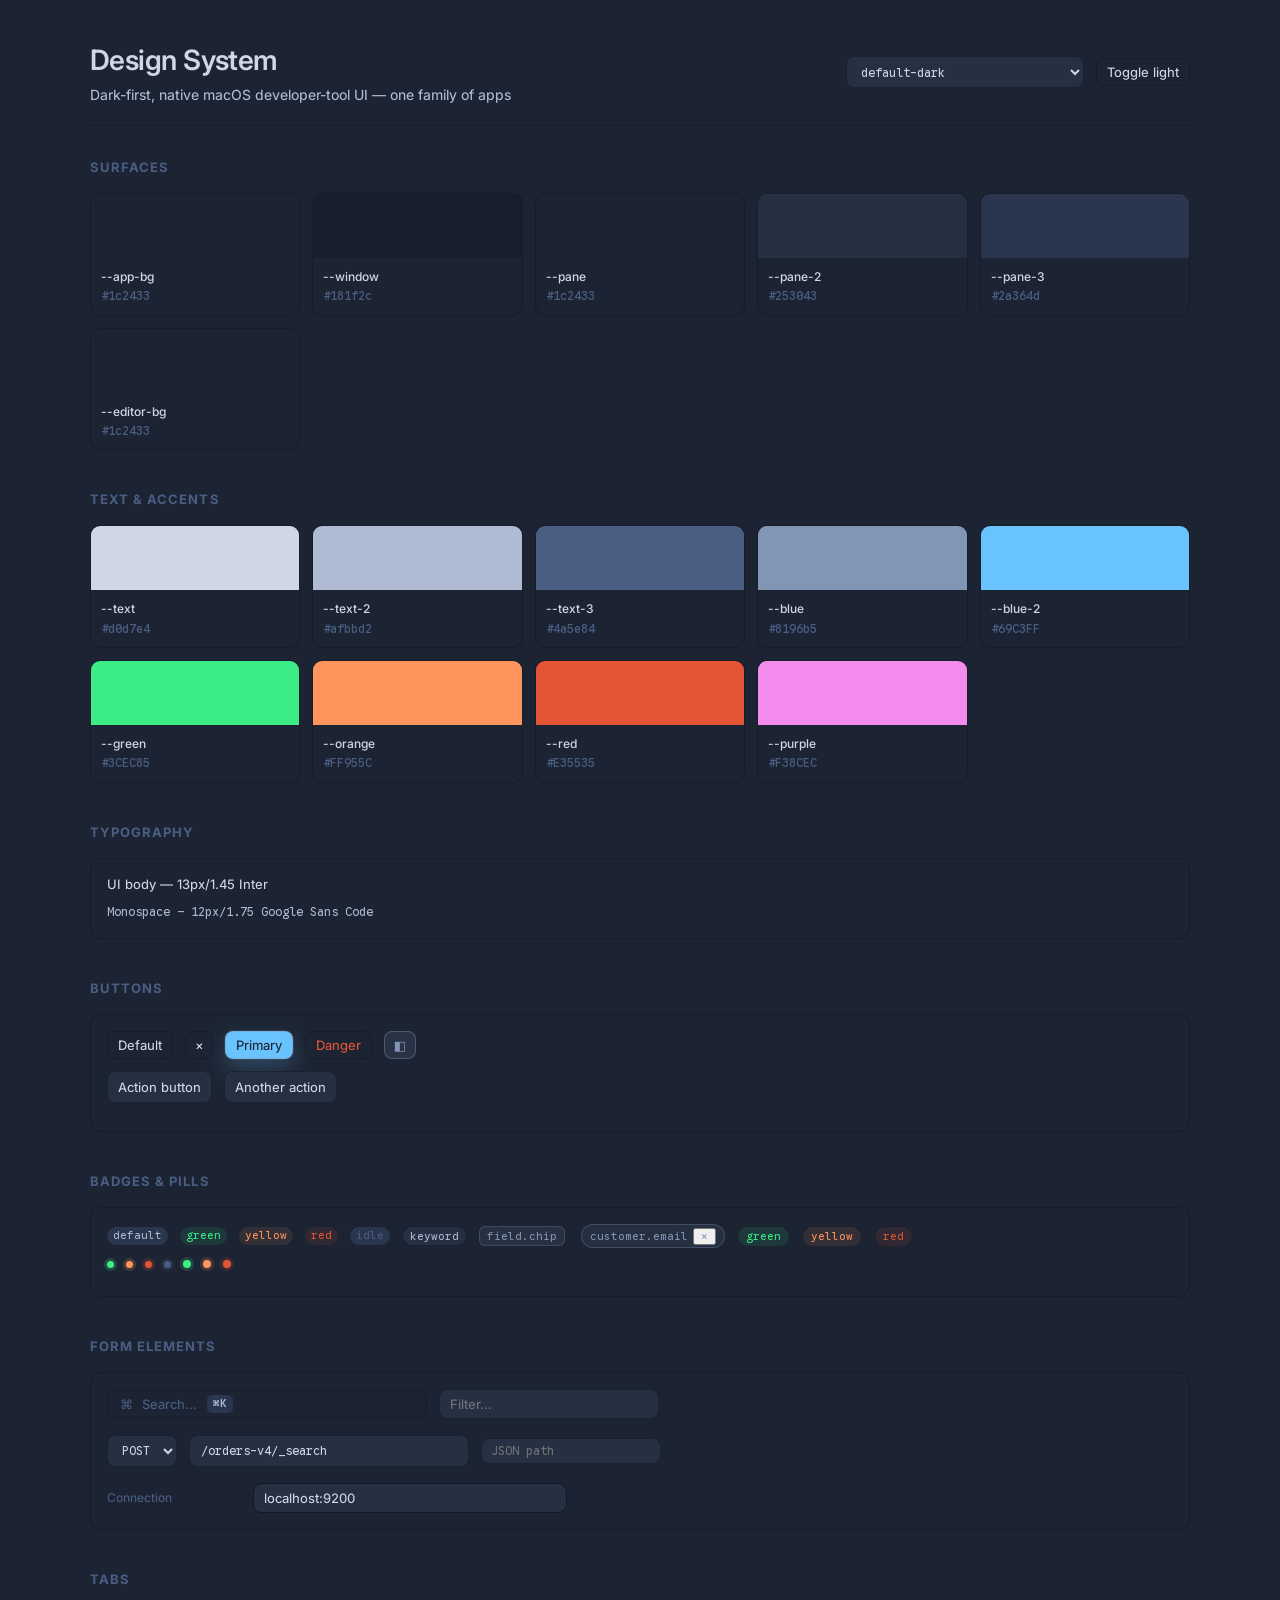
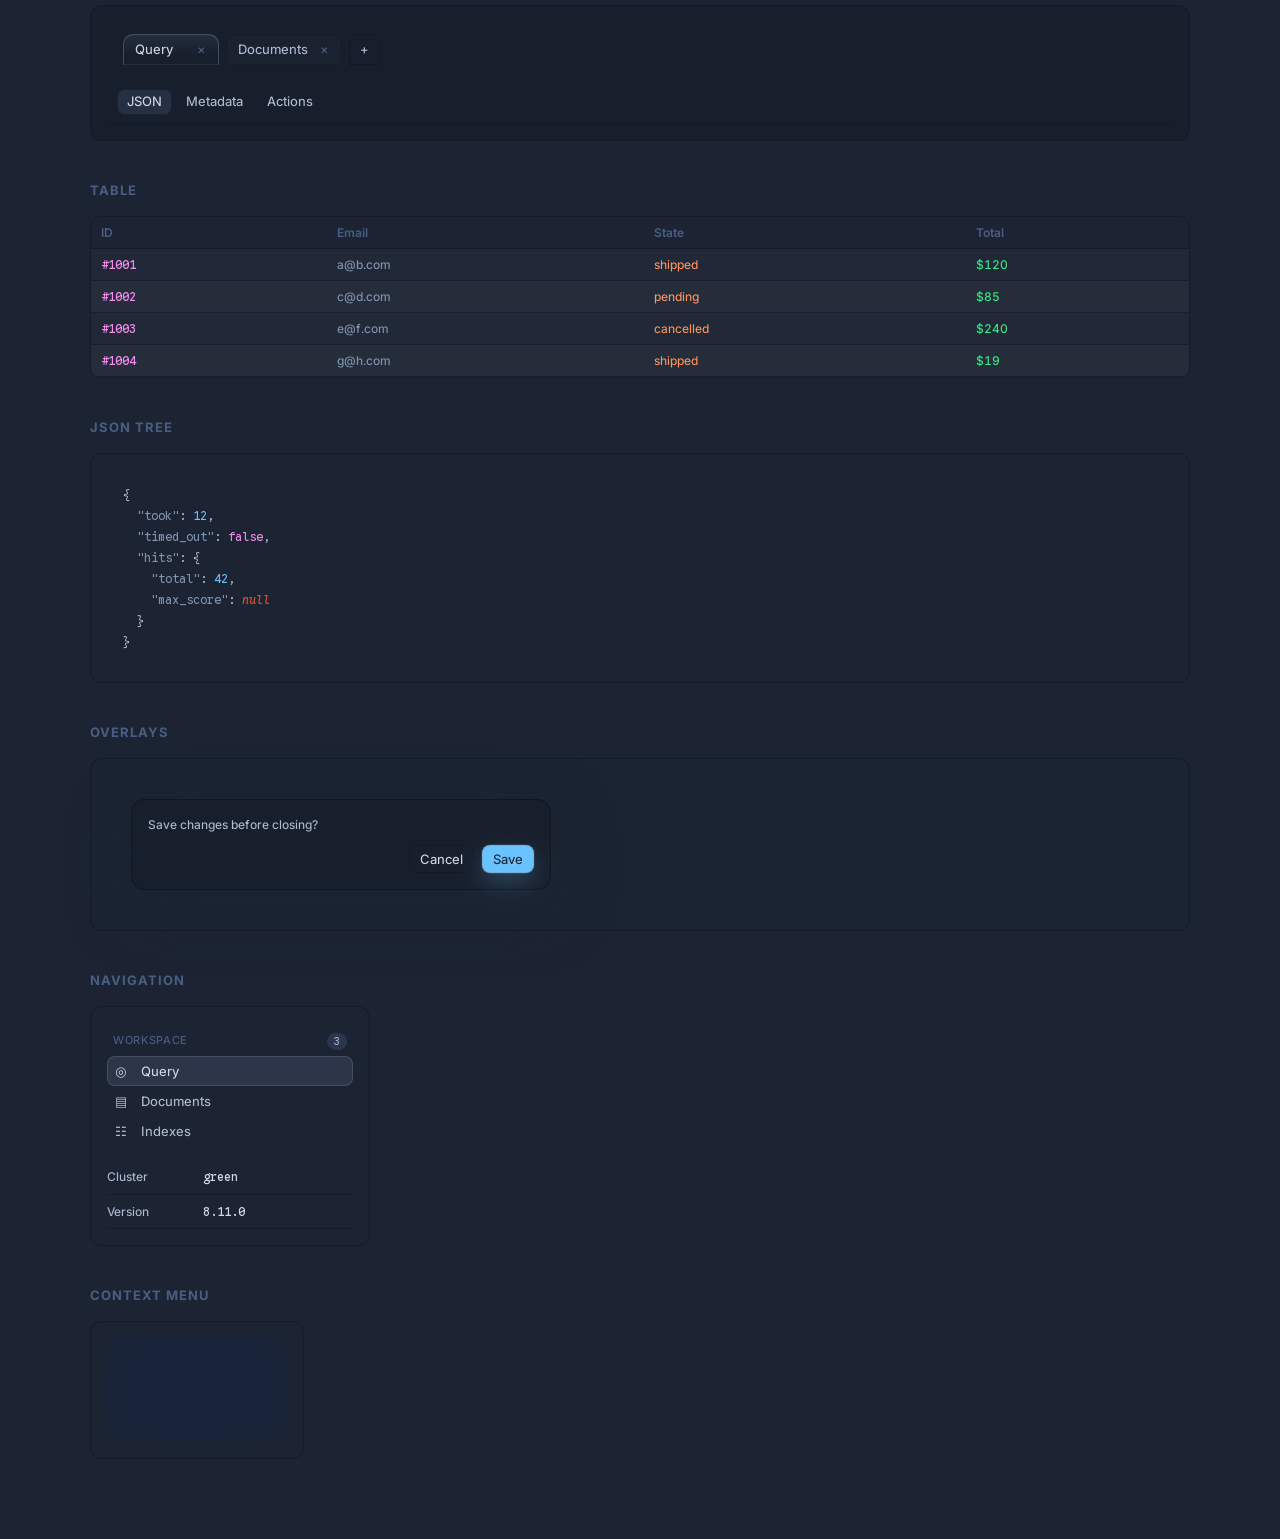
==== index.html @ bb7b43a8 "initial" ====
<!doctype html>
<html lang="en">
<head>
  <meta charset="utf-8" />
  <meta name="viewport" content="width=device-width, initial-scale=1" />
  <title>Design System</title>
  <link rel="preconnect" href="https://fonts.googleapis.com" />
  <link rel="preconnect" href="https://fonts.gstatic.com" crossorigin />
  <link href="https://fonts.googleapis.com/css2?family=Google+Sans+Code:ital,wght@0,300..800;1,300..800&family=Inter:wght@100..900&display=swap" rel="stylesheet" />
  <link rel="stylesheet" href="tokens.css" />
  <link rel="stylesheet" href="base.css" />
  <link rel="stylesheet" href="layout.css" />
  <link rel="stylesheet" href="components.css" />
  <link rel="stylesheet" href="themes.css" />
  <style>
    .ds-body {
      height: auto;
      overflow: auto;
      padding: 40px;
      background: var(--app-bg);
    }
    .ds-container {
      max-width: 1100px;
      margin: 0 auto;
    }
    .ds-header {
      display: flex;
      align-items: center;
      justify-content: space-between;
      margin-bottom: 32px;
      padding-bottom: 20px;
      border-bottom: 1px solid var(--line);
    }
    .ds-title {
      font-size: 28px;
      font-weight: 600;
      letter-spacing: -0.02em;
    }
    .ds-subtitle {
      color: var(--text-2);
      font-size: 14px;
      margin-top: 4px;
    }
    .ds-section {
      margin-bottom: 40px;
    }
    .ds-section h2 {
      font-size: 13px;
      text-transform: uppercase;
      letter-spacing: 0.08em;
      color: var(--text-3);
      margin-bottom: 16px;
    }
    .ds-grid {
      display: grid;
      grid-template-columns: repeat(auto-fill, minmax(180px, 1fr));
      gap: 12px;
    }
    .ds-swatch {
      border: 1px solid var(--line);
      border-radius: 10px;
      overflow: hidden;
      background: var(--pane);
    }
    .ds-swatch-color { height: 64px; }
    .ds-swatch-meta { padding: 10px; font-size: 12px; }
    .ds-swatch-name { color: var(--text); font-weight: 500; }
    .ds-swatch-value { color: var(--text-3); font-family: var(--font-mono); margin-top: 2px; }
    .ds-row { display: flex; flex-wrap: wrap; gap: 12px; align-items: center; margin-bottom: 12px; }
    .ds-demo-panel {
      background: var(--pane);
      border: 1px solid var(--line);
      border-radius: 12px;
      padding: 16px;
    }
    .ds-demo-panel.light-box {
      background: var(--window);
    }
    .ds-tabs-demo {
      background: color-mix(in oklab, var(--window), var(--app-bg) 5%);
      border-radius: 10px 10px 0 0;
      padding-top: 6px;
      padding-left: 8px;
    }
    .ds-table-box {
      max-height: 200px;
      overflow: auto;
      border: 1px solid var(--line);
      border-radius: 10px;
    }
    .ds-modal-demo {
      position: relative;
      inset: auto;
      display: block;
      padding: 40px;
      background: var(--modal-backdrop);
      border-radius: 12px;
    }
    .ds-code {
      font-family: var(--font-mono);
      font-size: 12px;
      color: var(--text-2);
    }
  </style>
</head>
<body class="ds-body">
  <div class="ds-container">
    <header class="ds-header">
      <div>
        <div class="ds-title">Design System</div>
        <div class="ds-subtitle">Dark-first, native macOS developer-tool UI — one family of apps</div>
      </div>
      <div class="ds-row" style="margin: 0;">
        <select class="method-select" id="theme-select" title="Palette">
          <option value="">default-dark</option>
        </select>
        <button class="tool-btn" id="theme-toggle" type="button">Toggle light</button>
      </div>
    </header>

    <section class="ds-section" data-od-id="section-surfaces">
      <h2>Surfaces</h2>
      <div class="ds-grid">
        <div class="ds-swatch"><div class="ds-swatch-color" style="background: var(--app-bg)"></div><div class="ds-swatch-meta"><div class="ds-swatch-name">--app-bg</div><div class="ds-swatch-value">#1c2433</div></div></div>
        <div class="ds-swatch"><div class="ds-swatch-color" style="background: var(--window)"></div><div class="ds-swatch-meta"><div class="ds-swatch-name">--window</div><div class="ds-swatch-value">#181f2c</div></div></div>
        <div class="ds-swatch"><div class="ds-swatch-color" style="background: var(--pane)"></div><div class="ds-swatch-meta"><div class="ds-swatch-name">--pane</div><div class="ds-swatch-value">#1c2433</div></div></div>
        <div class="ds-swatch"><div class="ds-swatch-color" style="background: var(--pane-2)"></div><div class="ds-swatch-meta"><div class="ds-swatch-name">--pane-2</div><div class="ds-swatch-value">#253043</div></div></div>
        <div class="ds-swatch"><div class="ds-swatch-color" style="background: var(--pane-3)"></div><div class="ds-swatch-meta"><div class="ds-swatch-name">--pane-3</div><div class="ds-swatch-value">#2a364d</div></div></div>
        <div class="ds-swatch"><div class="ds-swatch-color" style="background: var(--editor-bg)"></div><div class="ds-swatch-meta"><div class="ds-swatch-name">--editor-bg</div><div class="ds-swatch-value">#1c2433</div></div></div>
      </div>
    </section>

    <section class="ds-section" data-od-id="section-text">
      <h2>Text & Accents</h2>
      <div class="ds-grid">
        <div class="ds-swatch"><div class="ds-swatch-color" style="background: var(--text)"></div><div class="ds-swatch-meta"><div class="ds-swatch-name">--text</div><div class="ds-swatch-value">#d0d7e4</div></div></div>
        <div class="ds-swatch"><div class="ds-swatch-color" style="background: var(--text-2)"></div><div class="ds-swatch-meta"><div class="ds-swatch-name">--text-2</div><div class="ds-swatch-value">#afbbd2</div></div></div>
        <div class="ds-swatch"><div class="ds-swatch-color" style="background: var(--text-3)"></div><div class="ds-swatch-meta"><div class="ds-swatch-name">--text-3</div><div class="ds-swatch-value">#4a5e84</div></div></div>
        <div class="ds-swatch"><div class="ds-swatch-color" style="background: var(--blue)"></div><div class="ds-swatch-meta"><div class="ds-swatch-name">--blue</div><div class="ds-swatch-value">#8196b5</div></div></div>
        <div class="ds-swatch"><div class="ds-swatch-color" style="background: var(--blue-2)"></div><div class="ds-swatch-meta"><div class="ds-swatch-name">--blue-2</div><div class="ds-swatch-value">#69C3FF</div></div></div>
        <div class="ds-swatch"><div class="ds-swatch-color" style="background: var(--green)"></div><div class="ds-swatch-meta"><div class="ds-swatch-name">--green</div><div class="ds-swatch-value">#3CEC85</div></div></div>
        <div class="ds-swatch"><div class="ds-swatch-color" style="background: var(--orange)"></div><div class="ds-swatch-meta"><div class="ds-swatch-name">--orange</div><div class="ds-swatch-value">#FF955C</div></div></div>
        <div class="ds-swatch"><div class="ds-swatch-color" style="background: var(--red)"></div><div class="ds-swatch-meta"><div class="ds-swatch-name">--red</div><div class="ds-swatch-value">#E35535</div></div></div>
        <div class="ds-swatch"><div class="ds-swatch-color" style="background: var(--purple)"></div><div class="ds-swatch-meta"><div class="ds-swatch-name">--purple</div><div class="ds-swatch-value">#F38CEC</div></div></div>
      </div>
    </section>

    <section class="ds-section" data-od-id="section-typography">
      <h2>Typography</h2>
      <div class="ds-demo-panel">
        <p style="font-size: 13px; margin: 0 0 8px;">UI body — 13px/1.45 Inter</p>
        <p style="font: 12px/1.75 var(--font-mono); color: var(--text-2); margin: 0;">Monospace — 12px/1.75 Google Sans Code</p>
      </div>
    </section>

    <section class="ds-section" data-od-id="section-buttons">
      <h2>Buttons</h2>
      <div class="ds-demo-panel">
        <div class="ds-row">
          <button class="tool-btn" type="button">Default</button>
          <button class="tool-btn icon-only" type="button">×</button>
          <button class="tool-btn primary" type="button">Primary</button>
          <button class="tool-btn danger" type="button">Danger</button>
          <button class="tool-btn panel-toggle active" type="button">◧</button>
        </div>
        <div class="ds-row">
          <button class="action-btn" type="button">Action button</button>
          <button class="action-btn" type="button">Another action</button>
        </div>
      </div>
    </section>

    <section class="ds-section" data-od-id="section-badges">
      <h2>Badges & Pills</h2>
      <div class="ds-demo-panel">
        <div class="ds-row">
          <span class="badge">default</span>
          <span class="badge green">green</span>
          <span class="badge yellow">yellow</span>
          <span class="badge red">red</span>
          <span class="badge idle">idle</span>
          <span class="type-pill">keyword</span>
          <span class="field-chip">field.chip</span>
          <span class="path-chip">customer.email <button>×</button></span>
          <span class="health-pill green">green</span>
          <span class="health-pill orange">yellow</span>
          <span class="health-pill red">red</span>
        </div>
        <div class="ds-row">
          <span class="status-dot"></span>
          <span class="status-dot orange"></span>
          <span class="status-dot red"></span>
          <span class="status-dot idle"></span>
          <span class="index-dot"></span>
          <span class="index-dot hot"></span>
          <span class="index-dot red"></span>
        </div>
      </div>
    </section>

    <section class="ds-section" data-od-id="section-forms">
      <h2>Form Elements</h2>
      <div class="ds-demo-panel">
        <div class="ds-row" style="margin-bottom: 16px;">
          <div class="search" style="max-width: 320px;">
            <span>⌘</span>
            <span>Search…</span>
            <kbd>⌘K</kbd>
          </div>
          <input class="side-search" style="max-width: 220px;" placeholder="Filter…" />
        </div>
        <div class="ds-row">
          <select class="method-select"><option>POST</option><option>GET</option></select>
          <input class="query-path-input" style="max-width: 280px;" value="/orders-v4/_search" />
          <input class="path-input" style="max-width: 180px;" placeholder="JSON path" />
        </div>
        <div class="form-row" style="margin-top: 16px; max-width: 460px;">
          <label>Connection</label>
          <input type="text" value="localhost:9200" />
        </div>
      </div>
    </section>

    <section class="ds-section" data-od-id="section-tabs">
      <h2>Tabs</h2>
      <div class="ds-demo-panel light-box">
        <div class="ds-tabs-demo">
          <div class="tabs">
            <div class="tab active"><span>Query</span><span class="tab-close">×</span></div>
            <div class="tab"><span>Documents</span><span class="tab-close">×</span></div>
            <button class="tab-add" type="button">+</button>
          </div>
        </div>
        <div style="padding: 16px 0 0;">
          <div class="mini-tabs">
            <button class="active">JSON</button>
            <button>Metadata</button>
            <button>Actions</button>
          </div>
        </div>
      </div>
    </section>

    <section class="ds-section" data-od-id="section-tables">
      <h2>Table</h2>
      <div class="ds-table-box">
        <table>
          <thead>
            <tr><th>ID</th><th>Email</th><th>State</th><th>Total</th></tr>
          </thead>
          <tbody>
            <tr><td class="cell-id">#1001</td><td class="cell-email">a@b.com</td><td class="cell-state">shipped</td><td class="cell-money">$120</td></tr>
            <tr><td class="cell-id">#1002</td><td class="cell-email">c@d.com</td><td class="cell-state">pending</td><td class="cell-money">$85</td></tr>
            <tr><td class="cell-id">#1003</td><td class="cell-email">e@f.com</td><td class="cell-state">cancelled</td><td class="cell-money">$240</td></tr>
            <tr><td class="cell-id">#1004</td><td class="cell-email">g@h.com</td><td class="cell-state">shipped</td><td class="cell-money">$19</td></tr>
          </tbody>
        </table>
      </div>
    </section>

    <section class="ds-section" data-od-id="section-json">
      <h2>JSON Tree</h2>
      <div class="ds-demo-panel" style="background: var(--editor-bg);">
        <pre class="json-tree">{
  <span class="syntax-key">"took"</span>: <span class="syntax-number">12</span>,
  <span class="syntax-key">"timed_out"</span>: <span class="syntax-bool">false</span>,
  <span class="syntax-key">"hits"</span>: {
    <span class="syntax-key">"total"</span>: <span class="syntax-number">42</span>,
    <span class="syntax-key">"max_score"</span>: <span class="syntax-null">null</span>
  }
}</pre>
      </div>
    </section>

    <section class="ds-section" data-od-id="section-overlays">
      <h2>Overlays</h2>
      <div class="ds-demo-panel ds-modal-demo">
        <div class="prompt-dialog">
          <p class="prompt-dialog-msg">Save changes before closing?</p>
          <div class="prompt-dialog-foot">
            <button class="tool-btn" type="button">Cancel</button>
            <button class="tool-btn primary" type="button">Save</button>
          </div>
        </div>
      </div>
    </section>

    <section class="ds-section" data-od-id="section-nav">
      <h2>Navigation</h2>
      <div class="ds-demo-panel" style="max-width: 280px;">
        <div class="group">
          <div class="group-title">Workspace <span class="badge">3</span></div>
          <div class="nav-item active"><span>◎</span><span>Query</span></div>
          <div class="nav-item"><span>▤</span><span>Documents</span></div>
          <div class="nav-item"><span>☷</span><span>Indexes</span></div>
        </div>
        <div class="kv"><span>Cluster</span><code>green</code></div>
        <div class="kv"><span>Version</span><code>8.11.0</code></div>
      </div>
    </section>

    <section class="ds-section" data-od-id="section-context">
      <h2>Context Menu</h2>
      <div class="ds-demo-panel" style="display: inline-block;">
        <div class="index-context-menu" style="position: static;">
          <div class="context-item"><span>◎</span><strong>Open</strong><kbd>↵</kbd></div>
          <div class="context-item"><span>✎</span><span>Rename</span></div>
          <div class="context-item"><span>🗑</span><span class="soft-red">Delete</span><kbd>⌘⌫</kbd></div>
        </div>
      </div>
    </section>
  </div>

  <script>
    const THEMES = [
      "aura-dark","ayu-mirage","bearded-arc-blueberry","bearded-arc-eggplant",
      "bearded-arc-eolstorm","bearded-arc-reversed","bearded-solarized",
      "bearded-solarized-dark","bearded-solarized-light","bearded-solarized-reversed",
      "catppuccin-mocha","cyberpunk-neon","dracula","gruv-box","monokai","night-owl",
      "nord-ford","one-dark","rose-milk","rose-pine","sakura-pastel","slate-neutral-dark",
      "slate-neutral-dark-schematic","soft-light","tokyo-night","vscode-dark"
    ];
    const select = document.getElementById('theme-select');
    for (const t of THEMES) {
      const o = document.createElement('option');
      o.value = t; o.textContent = t; select.appendChild(o);
    }
    select.addEventListener('change', () => {
      if (select.value) document.body.dataset.theme = select.value;
      else delete document.body.dataset.theme;
    });
    document.getElementById('theme-toggle').addEventListener('click', () => {
      document.body.classList.toggle('light');
    });
  </script>
</body>
</html>
---- tokens.css ----
:root {
  /* Default dark = Bearded Arc (shared with elastic_min); light theme carries the #7A3EED purple */
  --accent: var(--blue);
  --font-body-default: "Inter", system-ui, -apple-system, BlinkMacSystemFont, sans-serif;
  --font-mono-default: "Google Sans Code", "Berkeley Mono", ui-monospace, Menlo, Consolas, monospace;
  --font-body: var(--font-body-default);
  --font-mono: var(--font-mono-default);

  --app-bg: #1c2433;
  --window: #181f2c;
  --pane: #1c2433;
  --pane-2: #253043;
  --pane-3: #2a364d;
  --line: rgba(17, 22, 31, 0.55);
  --line-2: rgba(17, 22, 31, 0.9);
  --text: #d0d7e4;
  --text-2: #afbbd2;
  --text-3: #4a5e84;
  /* brand purple: #7a3eed for filled surfaces (buttons), lighter tint where it's text on dark */
  --blue: #8196b5;
  --blue-2: #69C3FF;
  --green: #3CEC85;
  --orange: #FF955C;
  --red: #E35535;
  --purple: #F38CEC;
  --row: rgba(255, 255, 255, 0.025);
  --row-alt: rgba(255, 255, 255, 0.04);
  --glass: rgba(24, 31, 44, 0.82);
  --shadow: 0 18px 60px color-mix(in oklab, var(--surface-app), transparent 45%);
  --left-w: 258px;
  --right-w: 328px;
  --query-top: 48vh;
  --request-top: 48%;
  --editor-bg: #1c2433;
  --editor-fg: #d0d7e4;
  --surface-app: var(--app-bg);
  --surface-window: var(--window);
  --surface-panel: var(--pane);
  --surface-raised: var(--pane-2);
  --surface-hover: var(--pane-3);
  --surface-editor: var(--editor-bg);
  --surface-overlay: var(--glass);
  --text-primary: var(--text);
  --text-secondary: var(--text-2);
  --text-muted: var(--text-3);
  --text-on-accent: var(--editor-bg);
  --border-default: var(--line);
  --border-strong: var(--line-2);
  --accent-primary: var(--blue);
  --accent-secondary: var(--blue-2);
  --accent-focus: var(--blue);
  --status-success: var(--green);
  --status-warning: var(--orange);
  --status-danger: var(--red);
  --status-info: var(--blue-2);
  --syntax-key: var(--blue);
  --syntax-string: var(--green);
  --syntax-number: var(--blue-2);
  --syntax-boolean: var(--purple);
  --syntax-null: var(--red);
  --syntax-punctuation: var(--text-3);
  --surface-selected: color-mix(in oklab, var(--accent-primary), transparent 86%);
  --focus-ring: color-mix(in oklab, var(--accent-focus), transparent 84%);
  --modal-backdrop: color-mix(in oklab, var(--surface-app), transparent 28%);
}

body.light {
  --accent: #7A3EED;
  --app-bg: #f9f8fa;
  --window: #f9f8fa;
  --pane: #ffffff;
  --pane-2: #f0ecf4;
  --pane-3: #efebf2;
  --line: #efebf2;
  --line-2: #e3ddea;
  --text: #3b2e4c;
  --text-2: #8c7c9e;
  --text-3: #b1a6bd;
  --blue: #7A3EED;
  --blue-2: #7A3EED;
  --green: #10b981;
  --orange: #d97706;
  --red: #f43f5e;
  --purple: #7A3EED;
  --row: #ffffff;
  --row-alt: #f9f8fa;
  --glass: rgba(255, 255, 255, 0.78);
  --shadow: none;
  --editor-bg: #ffffff;
  --editor-fg: #3b2e4c;
  /* Syntax colors tuned for contrast on white editor-bg (WCAG AA ~4.5:1+),
     not the accent palette above which is too light on white. */
  --syntax-key: #7c3aed;
  --syntax-string: #047857;
  --syntax-number: #1d4ed8;
  --syntax-boolean: #be185d;
  --syntax-null: #be123c;
  --syntax-punctuation: #6b5f79;
}
---- base.css ----
* { box-sizing: border-box; }

html { font-size: var(--ui-font-size, 13px); }
html, body, #root { height: 100%; margin: 0; background: var(--app-bg); }

body {
  overflow: hidden;
  color: var(--text);
  font: 450 1rem/1.45 var(--font-body);
  -webkit-font-smoothing: antialiased;
  user-select: none;
  cursor: default;
}

input, textarea { user-select: text; cursor: text; }

button, input, textarea, select { font: inherit; }

button { color: inherit; cursor: pointer; }
---- layout.css ----
.app-frame {
  position: relative;
  height: 100vh;
  min-width: 1080px;
  display: grid;
  grid-template-rows: 42px 1fr 28px;
  overflow: hidden;
  background: var(--window);
}

.titlebar {
  display: grid;
  grid-template-columns: 270px minmax(280px, 1fr) max-content;
  align-items: center;
  min-height: 42px;
  background: color-mix(in oklab, var(--window), var(--app-bg) 10%);
  border-bottom: 1px solid var(--line);
}

.traffic { display: flex; align-items: center; gap: 8px; padding-left: 84px; pointer-events: none; }

.toolbar {
  display: flex;
  justify-content: flex-end;
  align-items: center;
  gap: 8px;
  padding-right: 10px;
  min-width: max-content;
}

.panel-corner.left { left: 8px; }

.panel-corner.right { right: 8px; }

.main {
  min-height: 0;
  display: grid;
  position: relative;
  grid-template-columns: var(--left-w) minmax(520px, 1fr) var(--right-w);
}

.sidebar { grid-column: 1; }

.workspace { grid-column: 2; }

.inspector { grid-column: 3; }

body.left-collapsed .main { grid-template-columns: 48px minmax(620px, 1fr) var(--right-w); }

body.right-collapsed .main { grid-template-columns: var(--left-w) minmax(620px, 1fr) 0; }

body.inspector-unavailable .main { grid-template-columns: var(--left-w) minmax(620px, 1fr) 0; }

body.left-collapsed.inspector-unavailable .main { grid-template-columns: 48px minmax(760px, 1fr) 0; }

body.left-collapsed.right-collapsed .main { grid-template-columns: 48px minmax(760px, 1fr) 0; }

body.right-collapsed .inspector,
body.inspector-unavailable .inspector {
  display: none;
}

body.left-collapsed .sidebar-top,
body.left-collapsed .group-title,
body.left-collapsed .nav-item > span:not(:first-child),
body.left-collapsed .index-item > span:not(:first-child),
body.left-collapsed .nav-item > .badge,
body.left-collapsed .empty-note {
  display: none;
}

body.left-collapsed .side-scroll { height: 100%; padding: 6px; }
body.left-collapsed .group { margin-bottom: 8px; }
body.left-collapsed .nav-item,
body.left-collapsed .index-item {
  display: flex;
  justify-content: center;
  padding: 0;
}

.resize-handle {
  position: absolute;
  z-index: 30;
  background: transparent;
  touch-action: none;
}

.resize-handle::after {
  content: "";
  position: absolute;
  opacity: 0;
  background: var(--blue);
  box-shadow: 0 0 18px color-mix(in oklab, var(--blue), transparent 45%);
  transition: opacity 120ms ease;
}

.resize-handle:hover::after,
body.resizing .resize-handle::after {
  opacity: 1;
}

.resize-handle.vertical {
  top: 0;
  bottom: 0;
  width: 10px;
  cursor: col-resize;
}

.resize-handle.vertical::after {
  top: 8px;
  bottom: 8px;
  left: 4px;
  width: 2px;
  border-radius: 999px;
}

.resize-handle.left {
  left: var(--left-w);
  transform: translateX(-5px);
}

.resize-handle.right {
  right: var(--right-w);
  transform: translateX(5px);
}

body.left-collapsed .resize-handle.left,
body.right-collapsed .resize-handle.right,
body.inspector-unavailable .resize-handle.right {
  display: none;
}

body.resizing, body.resizing-y { user-select: none; }

body.resizing { cursor: col-resize; }

body.resizing-y { cursor: row-resize; }

.sidebar, .inspector {
  min-width: 0;
  background: var(--pane);
  border-right: 1px solid var(--line);
  overflow: hidden;
}

.inspector {
  border-right: 0;
  border-left: 1px solid var(--line);
}

.sidebar-top { padding: 12px; border-bottom: 1px solid var(--line); }

.side-search {
  width: 100%;
  height: 30px;
  color: var(--text);
  background: var(--pane-2);
  border: 1px solid var(--line);
  border-radius: 8px;
  padding: 0 10px;
  outline: none;
}

.side-scroll, .inspector-scroll { height: calc(100% - 55px); overflow: auto; padding: 10px; }

.group { margin-bottom: 14px; }
.group-title.group-toggle { width: calc(100% - 12px); padding: 0; border: 0; background: transparent; text-align: left; cursor: pointer; }
.group-title.group-toggle svg { transition: transform 140ms ease; }
.collapsible-group.collapsed .group-title.group-toggle svg { transform: rotate(-90deg); }
.collapsible-group .group-content { display: grid; grid-template-rows: 1fr; overflow: hidden; }
.collapsible-group.collapsed .group-content { display: none; }
.collection-tree { margin-bottom: 2px; border-radius: 6px; }
.collection-tree.drop-target { outline: 1px dashed var(--accent, #6ea8fe); outline-offset: -1px; background: color-mix(in srgb, var(--accent, #6ea8fe) 12%, transparent); }
.request-node[draggable="true"] { cursor: grab; }
.collection-node { width: 100%; border: 0; background: transparent; font: inherit; text-align: left; }
.collection-chevron { transition: transform 140ms ease; }
.collection-tree.collapsed .collection-chevron { transform: rotate(-90deg); }
.collection-tree.collapsed .collection-requests { display: none; }
.collection-requests { display: grid; padding-left: 14px; }
.request-node { width: 100%; grid-template-columns: 42px minmax(0, 1fr) auto; border: 0; background: transparent; font: inherit; text-align: left; }
.request-node > span:nth-child(2) { overflow: hidden; text-overflow: ellipsis; white-space: nowrap; }
.request-node.selected:not(.active) { box-shadow: inset 2px 0 0 var(--accent, #6ea8fe); background: color-mix(in srgb, var(--accent, #6ea8fe) 8%, transparent); }
.collection-empty { padding-left: 12px; }

.group-title {
  display: flex;
  justify-content: space-between;
  margin: 10px 6px 6px;
  color: var(--text-3);
  font-size: 0.8462rem;
  letter-spacing: 0.06em;
  text-transform: uppercase;
}

.workspace {
  min-width: 0;
  min-height: 0;
  display: grid;
  grid-template-rows: 42px 1fr;
  background: var(--window);
}

.tabs {
  display: flex;
  align-items: flex-end;
  gap: 7px;
  padding: 6px 8px 0;
  background: color-mix(in oklab, var(--window), var(--app-bg) 5%);
  overflow: hidden;
}

.tab {
  height: 31px;
  min-width: 96px;
  max-width: 190px;
  flex: 0 1 auto;
  display: inline-flex;
  align-items: center;
  gap: 8px;
  padding: 0 8px 0 11px;
  color: var(--text-2);
  border: 1px solid var(--line);
  border-bottom-color: var(--line);
  border-radius: 10px 10px 0 0;
  background: color-mix(in oklab, var(--pane), transparent 20%);
  cursor: pointer;
  position: relative;
  transition: background 120ms ease, color 120ms ease, border-color 120ms ease;
  -webkit-user-drag: element;
}

/* svg icons default to their own native drag gesture in WebKit — let it bubble to .tab instead */
.tab svg, .tab img { -webkit-user-drag: none; }

/* title label: single line, ellipsis when tab is narrow */
.tab-title {
  flex: 1 1 auto;
  min-width: 0;
  white-space: nowrap;
  overflow: hidden;
  text-overflow: ellipsis;
}

.tab-method { flex: none; font-size: 0.7692rem; }

.tab:hover { color: var(--text); background: var(--pane-2); }

.tab.active {
  color: var(--text);
  background:
    linear-gradient(180deg, color-mix(in oklab, var(--blue), transparent 88%), transparent 70%),
    var(--window);
  border-color: color-mix(in oklab, var(--blue), transparent 62%);
  border-bottom-color: transparent;
  box-shadow: inset 0 1px 0 color-mix(in oklab, var(--text), transparent 96%);
}

.tab-close {
  margin-left: auto;
  width: 17px;
  height: 17px;
  display: grid;
  place-items: center;
  border-radius: 5px;
  color: var(--text-3);
  font-size: 1rem;
  line-height: 1;
}

.tab-close:hover { color: var(--text); background: var(--pane-3); }

.tab.dragging { opacity: 0.4; }

.tab.drag-over::before {
  content: "";
  position: absolute;
  left: -3px;
  top: 2px;
  bottom: 2px;
  width: 2px;
  border-radius: 1px;
  background: var(--blue);
}

.tab-add {
  height: 31px;
  display: inline-flex;
  align-items: center;
  gap: 6px;
  padding: 0 10px;
  color: var(--text-2);
  border: 1px dashed var(--line-2);
  border-radius: 9px 9px 0 0;
  background: transparent;
  cursor: pointer;
  white-space: nowrap;
}

.tab-add:hover {
  color: var(--text);
  border-color: color-mix(in oklab, var(--blue), transparent 42%);
  background: color-mix(in oklab, var(--blue), transparent 90%);
}

.inspector-head { height: 55px; }

.statusbar {
  display: grid;
  grid-template-columns: minmax(220px, var(--left-w)) minmax(300px, 1fr) max-content;
  align-items: center;
  border-top: 1px solid var(--line);
  background: color-mix(in oklab, var(--window), var(--app-bg) 8%);
  color: var(--text-3);
  font: 0.8462rem/1 var(--font-mono);
}

.statusbar > div { height: 100%; padding: 0 10px; display: flex; align-items: center; gap: 14px; min-width: 0; white-space: nowrap; }

.statusbar > div:first-child { padding-left: 44px; }

.statusbar .right-status { min-width: 360px; padding-right: 44px; }

body.left-collapsed .statusbar { grid-template-columns: 48px minmax(300px, 1fr) max-content; }

body.right-collapsed .statusbar { grid-template-columns: minmax(220px, var(--left-w)) minmax(300px, 1fr) max-content; }

body.inspector-unavailable .statusbar { grid-template-columns: minmax(220px, var(--left-w)) minmax(300px, 1fr) max-content; }

body.left-collapsed.inspector-unavailable .statusbar { grid-template-columns: 48px minmax(300px, 1fr) max-content; }

body.left-collapsed.right-collapsed .statusbar { grid-template-columns: 48px minmax(300px, 1fr) max-content; }

body.inspector-unavailable .panel-toggle.panel-corner.right {
  opacity: 0.38;
  pointer-events: none;
}

body.compact { --left-w: 230px; --right-w: 300px; }

body.compact .main { grid-template-columns: var(--left-w) minmax(520px, 1fr) var(--right-w); }

body.compact.left-collapsed .main { grid-template-columns: 48px minmax(620px, 1fr) var(--right-w); }

body.compact.right-collapsed .main { grid-template-columns: var(--left-w) minmax(620px, 1fr) 0; }

body.compact.inspector-unavailable .main { grid-template-columns: var(--left-w) minmax(620px, 1fr) 0; }

body.compact.left-collapsed.right-collapsed .main { grid-template-columns: 48px minmax(760px, 1fr) 0; }

body.compact th, body.compact td { height: 28px; }
body.compact .nav-item { min-height: 27px; }
body.compact .side-scroll { padding-top: 6px; }

.inspector {
  display: grid;
  grid-template-rows: 55px auto minmax(0, 1fr);
}
.inspector .inspector-scroll { height: auto; min-height: 0; }
.inspector-edit {
  min-height: 0;
  display: grid;
  grid-template-rows: minmax(0, 1fr) 34px;
}
.inspector-editor-host {
  min-height: 0;
  overflow: hidden;
  background: var(--editor-bg);
}
body.light .inspector-editor-host { background: var(--editor-bg); }
.inspector-edit-foot {
  display: flex;
  align-items: center;
  justify-content: space-between;
  gap: 8px;
  padding: 0 8px;
  border-top: 1px solid var(--line);
  font: 0.8462rem/1 var(--font-mono);
  color: var(--text-3);
}
.inspector-edit-foot .dirty { color: var(--orange); }
.inspector-edit-foot .saved { color: var(--green); }
.inspector-edit-foot .tool-btn { height: 24px; padding: 0 8px; }

.app-logo {
  width: 18px;
  height: 18px;
  object-fit: contain;
  border-radius: 4px;
}

/* never wrap statusbar segments — clip with ellipsis instead */
.statusbar > div { overflow: hidden; }
.statusbar span, .statusbar a {
  white-space: nowrap;
  overflow: hidden;
  text-overflow: ellipsis;
  min-width: 0;
  flex: 0 1 auto;
}

.statusbar .credit { color: var(--accent-primary); opacity: 0.85; font-weight: 600; }
.statusbar a { text-decoration: none; }

@media (max-width: 1180px) {
  body:not(.left-collapsed) .main { grid-template-columns: 220px minmax(520px, 1fr) 0; }
  body:not(.left-collapsed) .statusbar { grid-template-columns: 220px minmax(260px, 1fr) max-content; }
  body:not(.left-collapsed) .inspector, body:not(.left-collapsed) .resize-handle.right { display: none; }
  .titlebar { grid-template-columns: 230px minmax(220px, 1fr) max-content; }
}

@media (max-width: 900px) {
  .titlebar { grid-template-columns: 190px 1fr; }
  .titlebar .search { display: none; }
  .toolbar { grid-column: 2; }
}

.tab-title-input {
  width: 110px;
  height: 20px;
  padding: 0 4px;
  color: var(--text);
  background: var(--pane-2);
  border: 1px solid color-mix(in oklab, var(--blue), transparent 45%);
  border-radius: 5px;
  outline: none;
  font: 0.9231rem/1 var(--font-body);
}
---- components.css ----
.soft-blue { color: var(--blue); }

.soft-green { color: var(--green); }

.soft-orange { color: var(--orange); }

.soft-red { color: var(--red); }

.search {
  height: 28px;
  display: flex;
  align-items: center;
  gap: 9px;
  padding: 0 12px;
  color: var(--text-3);
  background: var(--pane);
  border: 1px solid var(--line);
  border-radius: 9px;
  max-width: 520px;
  justify-self: center;
  width: 100%;
}

.search kbd, .kbd {
  display: inline-flex;
  align-items: center;
  justify-content: center;
  width: max-content;
  white-space: nowrap;
  padding: 2px 6px;
  color: var(--text-2);
  background: var(--pane-3);
  border: 1px solid var(--line);
  border-radius: 6px;
  font: 0.8462rem/1.2 var(--font-mono);
  font-weight: 550;
}

.tool-btn {
  height: 28px;
  display: inline-flex;
  align-items: center;
  gap: 7px;
  padding: 0 10px;
  border: 1px solid var(--line);
  border-radius: 8px;
  background: transparent;
  cursor: pointer;
  white-space: nowrap;
  transition: background 120ms ease, border-color 120ms ease;
}

.tool-btn:hover { background: var(--pane-3); border-color: var(--line-2); }

.tool-btn:disabled { opacity: .4; cursor: default; }

.tool-btn.icon-only {
  width: 28px;
  justify-content: center;
  padding: 0;
}

.tool-btn.panel-toggle {
  width: 32px;
  justify-content: center;
  padding: 0;
  color: var(--text-2);
}

.tool-btn.panel-toggle.active {
  color: var(--blue);
  background: color-mix(in oklab, var(--blue), transparent 86%);
  border-color: color-mix(in oklab, var(--blue), transparent 62%);
}

.tool-btn.panel-toggle.panel-corner {
  position: absolute;
  bottom: 3px;
  z-index: 35;
  width: 28px;
  height: 22px;
  background: color-mix(in oklab, var(--pane), transparent 6%);
  backdrop-filter: blur(12px);
  -webkit-backdrop-filter: blur(12px);
  box-shadow: 0 8px 20px color-mix(in oklab, var(--surface-app), transparent 70%);
}

.tool-btn.primary {
  color: var(--text-on-accent);
  background: var(--accent-secondary);
  border-color: color-mix(in oklab, var(--accent-primary), transparent 52%);
  box-shadow: 0 0 0 1px color-mix(in oklab, var(--accent-primary), transparent 84%), 0 10px 22px color-mix(in oklab, var(--accent-secondary), transparent 78%);
}

/* Min Light: primary buttons (Send, New request) = brand purple with white text */
body.light .tool-btn.primary {
  color: #fff;
  background: #7A3EED;
  border-color: color-mix(in oklab, #7A3EED, transparent 40%);
}

.tool-btn.danger { color: var(--red); }

.nav-item, .index-item {
  display: grid;
  grid-template-columns: 18px 1fr auto;
  align-items: center;
  gap: 8px;
  min-height: 30px;
  padding: 0 8px;
  border-radius: 8px;
  color: var(--text-2);
  cursor: pointer;
}

.nav-item:hover, .index-item:hover { background: var(--pane-2); color: var(--text); }

.nav-item.active, .index-item.active {
  color: var(--text);
  background: color-mix(in oklab, var(--blue), transparent 84%);
  box-shadow: inset 0 0 0 1px color-mix(in oklab, var(--blue), transparent 74%);
}

.index-dot {
  width: 8px;
  height: 8px;
  border-radius: 50%;
  background: var(--green);
  box-shadow: 0 0 0 3px color-mix(in oklab, var(--green), transparent 84%);
}

.index-dot.hot { background: var(--orange); box-shadow: 0 0 0 3px color-mix(in oklab, var(--orange), transparent 84%); }

.index-dot.red { background: var(--red); box-shadow: 0 0 0 3px color-mix(in oklab, var(--red), transparent 84%); }

.badge {
  padding: 2px 6px;
  color: var(--text-2);
  background: var(--pane-3);
  border-radius: 999px;
  font: 0.8462rem/1.2 var(--font-mono);
  white-space: nowrap;
}

.badge.green { color: var(--green); background: color-mix(in oklab, var(--green), transparent 90%); }

.badge.yellow { color: var(--orange); background: color-mix(in oklab, var(--orange), transparent 90%); }

.badge.red { color: var(--red); background: color-mix(in oklab, var(--red), transparent 90%); }

.badge.idle { color: var(--text-3); }

.seg { display: inline-flex; align-items: center; gap: 6px; min-width: 0; }

.method-select {
  height: 32px;
  padding: 0 10px;
  color: var(--text);
  background: var(--pane-2);
  border: 1px solid var(--line);
  border-radius: 8px;
  font: 0.9231rem/1 var(--font-mono);
  outline: none;
}
.method-select.method-get { color: var(--blue); }
.method-select.method-post { color: var(--green); }
.method-select.method-put, .method-select.method-patch { color: var(--orange); }
.method-select.method-delete { color: var(--red); }
.method-select.method-head { color: var(--purple); }

.query-path-input {
  flex: 1;
  width: 100%;
  min-width: 220px;
  height: 32px;
  padding: 0 11px;
  color: var(--text);
  background: var(--pane-2);
  border: 1px solid var(--line);
  border-radius: 8px;
  font: 0.9231rem/1 var(--font-mono);
  outline: none;
}

.method-select:focus, .query-path-input:focus {
  border-color: color-mix(in oklab, var(--blue), transparent 30%);
}

.env-variable-token {
  color: var(--purple) !important;
  background: color-mix(in oklab, var(--purple), transparent 84%);
  border-bottom: 1px solid color-mix(in oklab, var(--purple), transparent 25%);
  border-radius: 3px;
}

.env-input {
  position: relative;
  min-width: 0;
}

.env-input.query-path-input { padding: 0; }

.form-row .env-input {
  width: 100%;
  height: 30px;
  background: var(--pane-2);
  border: 1px solid var(--line-2);
  border-radius: 9px;
}

.env-input-overlay,
.env-input > input {
  width: 100%;
  height: 100%;
  padding: 0 11px;
  font: inherit;
  white-space: pre;
}

.env-input-overlay {
  position: absolute;
  inset: 0;
  display: flex;
  align-items: center;
  overflow: hidden;
  color: var(--text);
  pointer-events: none;
}

.env-input-token {
  padding: 2px 6px;
  color: var(--purple);
  background: color-mix(in oklab, var(--purple), transparent 82%);
  border: 1px solid color-mix(in oklab, var(--purple), transparent 48%);
  border-radius: 4px;
}

.env-input > input {
  position: relative;
  color: transparent;
  caret-color: var(--text);
  background: transparent;
  border: 0;
  outline: 0;
}

.env-input.editing .env-input-overlay { display: none; }
.env-input.editing > input { color: var(--text); }

.env-input > input::placeholder { color: var(--text-3); }

.env-input-suggestions {
  position: absolute;
  z-index: 50;
  top: calc(100% + 4px);
  left: 0;
  min-width: 180px;
  padding: 4px;
  background: var(--pane-2);
  border: 1px solid var(--line-2);
  border-radius: 8px;
  box-shadow: 0 12px 30px color-mix(in oklab, var(--surface-app), transparent 45%);
}

.env-input-suggestions button {
  display: block;
  width: 100%;
  padding: 6px 8px;
  color: var(--purple);
  text-align: left;
  background: transparent;
  border: 0;
  border-radius: 5px;
}

.env-input-suggestions button:hover { background: color-mix(in oklab, var(--purple), transparent 88%); }

.status-dot {
  width: 7px;
  height: 7px;
  border-radius: 50%;
  background: var(--green);
  box-shadow: 0 0 0 3px color-mix(in oklab, var(--green), transparent 82%);
  flex: none;
}

.status-dot.orange { background: var(--orange); box-shadow: 0 0 0 3px color-mix(in oklab, var(--orange), transparent 82%); }

.status-dot.red { background: var(--red); box-shadow: 0 0 0 3px color-mix(in oklab, var(--red), transparent 82%); }

.status-dot.idle { background: var(--text-3); box-shadow: 0 0 0 3px color-mix(in oklab, var(--text-3), transparent 82%); }

.status-dot.purple { background: var(--purple); box-shadow: 0 0 0 3px color-mix(in oklab, var(--purple), transparent 82%); }

/* leading dot on a tab with unsaved edits */
.tab-dirty-dot {
  width: 7px;
  height: 7px;
  flex: none;
  border-radius: 50%;
  background: var(--orange);
  box-shadow: 0 0 0 3px color-mix(in oklab, var(--orange), transparent 84%);
}

/* accent bar next to each right-dock panel title so cards read as distinct */
.inspector .panel h3 {
  display: flex;
  align-items: center;
  gap: 8px;
  color: var(--text-2);
  font-size: 0.8462rem;
  text-transform: uppercase;
  letter-spacing: 0.06em;
}
.inspector .panel h3::before {
  content: "";
  width: 3px;
  height: 13px;
  flex: none;
  border-radius: 2px;
  background: var(--blue);
}

.row-check {
  width: 15px;
  height: 15px;
  accent-color: var(--blue);
  cursor: pointer;
}

.page-size {
  height: 24px;
  padding: 0 6px;
  color: var(--text);
  background: var(--pane-2);
  border: 1px solid var(--line);
  border-radius: 6px;
  font: 0.9231rem/1 var(--font-mono);
  outline: none;
}

.path-chip {
  height: 24px;
  display: inline-flex;
  align-items: center;
  gap: 5px;
  padding: 0 8px;
  border: 1px solid color-mix(in oklab, var(--blue), transparent 70%);
  border-radius: 999px;
  color: var(--blue);
  background: color-mix(in oklab, var(--blue), transparent 90%);
  font: 0.8462rem/1 var(--font-mono);
  cursor: pointer;
  white-space: nowrap;
}

.path-input {
  width: 100%;
  height: 26px;
  color: var(--text);
  background: var(--pane-2);
  border: 1px solid var(--line);
  border-radius: 8px;
  padding: 0 9px;
  outline: none;
  font: 0.9231rem/1 var(--font-mono);
}

.path-value { color: var(--text); font-family: var(--font-mono); }

.path-value.email, .cell-email { color: var(--blue); }

.path-value.money, .cell-money { color: var(--green); }

.path-value.state, .cell-state { color: var(--orange); }

.path-value.sku, .cell-sku { color: var(--purple); }

.path-value.number, .cell-number { color: var(--blue-2); }

.path-value.keyword, .cell-keyword { color: var(--text); }

.cell-id { color: var(--purple); font-family: var(--font-mono); }

.cell-date { color: var(--text-3); font-family: var(--font-mono); }

.cell-country { color: var(--orange); font-family: var(--font-mono); }

.risk-low { color: var(--green); }

.risk-mid { color: var(--orange); }

.risk-high { color: var(--red); }

table {
  width: 100%;
  border-collapse: collapse;
  font-size: 0.9231rem;
}

th, td {
  height: 32px;
  padding: 0 10px;
  text-align: left;
  border-bottom: 1px solid var(--line);
  white-space: nowrap;
  font-variant-numeric: tabular-nums;
}

th {
  position: sticky;
  top: 0;
  z-index: 2;
  color: var(--text-3);
  background: var(--pane);
  font-weight: 600;
}

tr:nth-child(even) td { background: var(--row-alt); }

tr:nth-child(odd) td { background: var(--row); }

tbody tr { cursor: pointer; }

tbody tr:hover td, tbody tr.selected td { background: color-mix(in oklab, var(--blue), transparent 86%); }

.type-pill {
  display: inline-flex;
  align-items: center;
  height: 20px;
  padding: 0 7px;
  border: 1px solid var(--line);
  border-radius: 999px;
  color: var(--text-2);
  background: var(--pane-2);
  font: 0.8462rem var(--font-mono);
}

.path-card {
  border: 1px solid var(--line);
  border-radius: 10px;
  background: var(--pane-2);
  padding: 10px;
}

.path-card strong { display: block; margin-bottom: 5px; }

.path-card code { color: var(--blue); font: 0.8462rem/1.5 var(--font-mono); word-break: break-all; }

.json-tree {
  overflow: auto;
  padding: 14px 16px;
  margin: 0;
  color: var(--text-2);
  font: 0.9231rem/1.75 var(--font-mono);
  user-select: text;
  cursor: text;
}

.json-tree .syntax-key, .quick-query-code .syntax-key { color: var(--blue); }

.json-tree .syntax-string, .quick-query-code .syntax-string { color: var(--green); }

.json-tree .syntax-number, .quick-query-code .syntax-number { color: var(--blue-2); }

.json-tree .syntax-bool, .quick-query-code .syntax-bool { color: var(--purple); }

.json-tree .syntax-null, .quick-query-code .syntax-null { color: var(--red); font-style: italic; }

.json-tree .syntax-punc, .json-tree .syntax-colon,
.quick-query-code .syntax-punc, .quick-query-code .syntax-colon { color: var(--text-3); }

.form-row {
  display: grid;
  grid-template-columns: 136px 1fr;
  gap: 10px;
  align-items: center;
}

.form-row label { color: var(--text-3); font-size: 0.9231rem; }

.form-row input, .form-row select {
  width: 100%;
  height: 30px;
  color: var(--text);
  background: var(--pane-2);
  border: 1px solid var(--line-2);
  border-radius: 9px;
  padding: 0 10px;
  outline: none;
}

.form-row input:focus, .form-row select:focus {
  border-color: color-mix(in oklab, var(--blue), transparent 35%);
  box-shadow: 0 0 0 3px color-mix(in oklab, var(--blue), transparent 86%);
}

.check-row {
  display: grid;
  grid-template-columns: 18px 1fr auto;
  align-items: center;
  gap: 9px;
  min-height: 31px;
  padding: 0 8px;
  border: 1px solid var(--line);
  border-radius: 9px;
  background: var(--pane-2);
  color: var(--text-2);
  font-size: 0.9231rem;
}

.check-row strong { color: var(--text); font-weight: 600; }

.check-row code { color: var(--blue); font-family: var(--font-mono); }

.index-context-menu {
  position: fixed;
  z-index: 40;
  min-width: 180px;
  padding: 6px;
  background: var(--glass);
  backdrop-filter: blur(20px) saturate(160%);
  border: 1px solid var(--line-2);
  border-radius: 10px;
  box-shadow: var(--shadow);
}

.context-item {
  display: grid;
  grid-template-columns: 20px 1fr auto;
  align-items: center;
  gap: 8px;
  height: 30px;
  padding: 0 9px;
  border-radius: 6px;
  color: var(--text-2);
  font-size: 0.9231rem;
  cursor: pointer;
  width: 100%;
  border: 0;
  background: transparent;
  text-align: left;
}

.context-item:hover { background: color-mix(in oklab, var(--blue), transparent 84%); color: var(--text); }

.context-item strong { color: var(--text); font-weight: 500; }
.context-item.danger { color: var(--red); }
.context-item.danger strong { color: var(--red); }

.context-item kbd { font: 0.7692rem/1 var(--font-mono); color: var(--text-3); }

.health-pill {
  display: inline-flex;
  align-items: center;
  gap: 6px;
  height: 21px;
  padding: 0 8px;
  border-radius: 999px;
  border: 1px solid var(--line);
  font: 0.8462rem/1 var(--font-mono);
}

.health-pill.green { color: var(--green); background: color-mix(in oklab, var(--green), transparent 90%); }

.health-pill.orange, .health-pill.yellow { color: var(--orange); background: color-mix(in oklab, var(--orange), transparent 90%); }

.health-pill.red { color: var(--red); background: color-mix(in oklab, var(--red), transparent 90%); }

.field-chip {
  display: inline-flex;
  align-items: center;
  height: 20px;
  padding: 0 7px;
  margin-right: 4px;
  border-radius: 6px;
  color: var(--blue);
  background: color-mix(in oklab, var(--blue), transparent 88%);
  border: 1px solid color-mix(in oklab, var(--blue), transparent 76%);
  font: 0.8462rem/1 var(--font-mono);
}

.metric, .panel {
  background: var(--pane);
  border: 1px solid var(--line);
  border-radius: 10px;
}

.metric { padding: 12px; }

.metric .label { color: var(--text-3); font-size: 0.8462rem; text-transform: uppercase; letter-spacing: 0.05em; }

.metric .value { margin-top: 0.3846rem; font: 600 1.6154rem/1.1 var(--font-body); }

.panel { padding: 14px; margin-bottom: 12px; }

.panel h3 { margin: 0 0 0.7692rem; font-size: 1rem; }

.health-line {
  display: grid;
  grid-template-columns: 110px 1fr 56px;
  align-items: center;
  gap: 10px;
  min-height: 26px;
  color: var(--text-2);
  font-size: 0.9231rem;
}

.bar { height: 5px; background: var(--pane-3); border-radius: 999px; overflow: hidden; }

.bar span { display: block; height: 100%; background: var(--green); }

.mini-tabs {
  display: flex;
  gap: 4px;
  padding: 8px 10px;
  border-bottom: 1px solid var(--line);
}

.mini-tabs button {
  height: 26px;
  padding: 0 9px;
  border: 1px solid transparent;
  border-radius: 7px;
  color: var(--text-2);
  background: transparent;
  cursor: pointer;
}

.mini-tabs button.active { color: var(--text); background: var(--pane-2); border-color: var(--line); }

.kv {
  display: grid;
  grid-template-columns: 88px 1fr;
  gap: 8px;
  padding: 8px 0;
  border-bottom: 1px solid var(--line);
  color: var(--text-2);
  font-size: 0.9231rem;
}

.kv code { color: var(--text); font-family: var(--font-mono); word-break: break-all; user-select: text; }

.actions { display: grid; gap: 8px; margin-top: 12px; }

.action-btn {
  height: 32px;
  border: 1px solid var(--line);
  border-radius: 8px;
  background: var(--pane-2);
  color: var(--text);
  cursor: pointer;
  text-align: left;
  padding: 0 10px;
}

.action-btn:hover { border-color: var(--line-2); background: var(--pane-3); }

.right-status { justify-content: flex-end; }

.sync-status {
  display: inline-flex;
  align-items: center;
  gap: 6px;
  height: 20px;
  padding: 0 8px;
  border: 1px solid var(--line);
  border-radius: 999px;
  background: transparent;
  color: var(--text-2);
  font: inherit;
  cursor: pointer;
}
.sync-status:disabled { cursor: default; }
.sync-status:not(:disabled):hover { background: var(--pane-3); border-color: var(--line-2); }
.sync-badge.synced { color: var(--green); }
.sync-badge.dirty { color: var(--orange); }

.command {
  position: fixed;
  inset: 0;
  display: grid;
  place-items: start center;
  padding-top: 92px;
  background: var(--modal-backdrop);
  z-index: 20;
}

.palette {
  width: min(720px, calc(100vw - 64px));
  background: var(--glass);
  backdrop-filter: blur(28px) saturate(160%);
  border: 1px solid var(--line-2);
  border-radius: 14px;
  box-shadow: var(--shadow);
  overflow: hidden;
}

.palette input {
  width: 100%;
  height: 54px;
  padding: 0 18px;
  color: var(--text);
  background: transparent;
  border: 0;
  border-bottom: 1px solid var(--line);
  outline: none;
  font-size: 1.1538rem;
}

.cmd-list { padding: 8px; max-height: 380px; overflow: auto; }

.cmd {
  display: grid;
  grid-template-columns: 24px 1fr auto;
  gap: 10px;
  align-items: center;
  height: 38px;
  padding: 0 10px;
  border-radius: 8px;
  color: var(--text-2);
  cursor: pointer;
}

.cmd.active, .cmd:hover { background: color-mix(in oklab, var(--blue), transparent 84%); color: var(--text); }

.toast {
  position: fixed;
  right: 24px;
  bottom: 46px;
  min-width: 280px;
  max-width: 420px;
  padding: 12px;
  display: flex;
  gap: 10px;
  align-items: start;
  background: var(--glass);
  border: 1px solid var(--line-2);
  border-radius: 12px;
  box-shadow: var(--shadow);
  z-index: 25;
  animation: in 140ms ease;
}

.toast-body { color: var(--text-2); font-size: 0.9231rem; word-break: break-word; }

@keyframes in {
  from { opacity: 0; transform: translateY(8px) scale(0.98); }
  to { opacity: 1; transform: none; }
}

.modal {
  position: fixed;
  inset: 0;
  display: grid;
  place-items: center;
  background: var(--modal-backdrop);
  z-index: 24;
}

.diff {
  width: min(980px, calc(100vw - 80px));
  max-height: calc(100vh - 110px);
  display: grid;
  grid-template-rows: 44px 1fr 48px;
  overflow: hidden;
  background: var(--window);
  border: 1px solid var(--line-2);
  border-radius: 14px;
  box-shadow: var(--shadow);
}

.diff-head, .diff-foot {
  display: flex;
  align-items: center;
  justify-content: space-between;
  padding: 0 14px;
  border-bottom: 1px solid var(--line);
}

.diff-foot { border-top: 1px solid var(--line); border-bottom: 0; justify-content: flex-end; gap: 8px; }

.diff-body {
  min-height: 0;
  display: grid;
  grid-template-columns: 1fr 1fr;
  overflow: hidden;
}

.diff-code {
  overflow: auto;
  margin: 0;
  padding: 14px;
  border-right: 1px solid var(--line);
  font: 0.9231rem/1.7 var(--font-mono);
  color: var(--text-2);
  user-select: text;
}

.diff-code:last-child { border-right: 0; }

.prompt-dialog {
  width: min(420px, calc(100vw - 80px));
  background: var(--window);
  border: 1px solid var(--line-2);
  border-radius: 14px;
  box-shadow: var(--shadow);
  padding: 16px;
  display: grid;
  gap: 12px;
  animation: in 140ms ease;
}

.prompt-dialog-msg { color: var(--text-2); font-size: 0.9231rem; white-space: pre-line; margin: 0; }

.prompt-dialog-foot { display: flex; justify-content: flex-end; gap: 8px; }

.added { background: color-mix(in oklab, var(--green), transparent 86%); color: var(--text); }

.removed { background: color-mix(in oklab, var(--red), transparent 88%); color: var(--text); }

.progress {
  display: none;
  width: 120px;
  height: 4px;
  overflow: hidden;
  border-radius: 999px;
  background: var(--pane-3);
}

.progress span {
  display: block;
  width: 40%;
  height: 100%;
  background: var(--blue);
  animation: run 900ms linear infinite;
}

@keyframes run {
  from { transform: translateX(-120%); }
  to { transform: translateX(300%); }
}

/* indeterminate loading bar pinned to the bottom edge of .request-head — absolute overlay, no layout impact */
.req-progress {
  position: absolute;
  left: 0;
  right: 0;
  bottom: -1px;
  height: 2px;
  overflow: hidden;
  pointer-events: none;
  opacity: 0;
}
.req-progress.on { opacity: 1; background: var(--pane-3); }
.req-progress span {
  position: absolute;
  top: 0;
  bottom: 0;
  left: 0;
  width: 35%;
  background: var(--blue);
}
.req-progress.on span { animation: run 900ms linear infinite; }

/* dim + lock the response while a request is in flight (Postman-style) */
.response.loading .response-body {
  opacity: 0.45;
  pointer-events: none;
  transition: opacity 120ms ease;
}

.empty-note {
  padding: 24px;
  color: var(--text-3);
  font-size: 0.9231rem;
  text-align: center;
}

.err-note { color: var(--red); font: 0.9231rem/1.5 var(--font-mono); padding: 0.9231rem 1.2308rem; user-select: text; white-space: pre-wrap; }

.ai-chat {
  min-height: 0;
  display: grid;
  grid-template-rows: minmax(0, 1fr) auto;
  background: var(--pane);
}

.ai-messages {
  min-height: 0;
  overflow: auto;
  padding: 12px 10px;
  display: grid;
  align-content: start;
  gap: 10px;
}

.ai-hint {
  display: grid;
  gap: 8px;
  padding: 12px;
  border: 1px dashed var(--line-2);
  border-radius: 10px;
  color: var(--text-2);
  font-size: 0.9231rem;
  justify-items: start;
}

.ai-hint strong { color: var(--text); }

.ai-hint code {
  color: var(--blue);
  background: color-mix(in oklab, var(--blue), transparent 90%);
  border: 1px solid color-mix(in oklab, var(--blue), transparent 74%);
  border-radius: 7px;
  padding: 5px 8px;
  font: 0.8462rem/1.5 var(--font-mono);
}

.ai-msg { display: flex; }

.ai-msg.user { justify-content: flex-end; }

.ai-bubble {
  max-width: 92%;
  display: grid;
  gap: 8px;
  padding: 8px 10px;
  border-radius: 10px;
  border: 1px solid var(--line);
  background: var(--pane-2);
  color: var(--text-2);
  font-size: 0.9231rem;
  line-height: 1.55;
  user-select: text;
}

.ai-msg.user .ai-bubble {
  background: color-mix(in oklab, var(--blue), transparent 86%);
  border-color: color-mix(in oklab, var(--blue), transparent 66%);
  color: var(--text);
}

.ai-msg.error .ai-bubble {
  border-color: color-mix(in oklab, var(--red), transparent 60%);
  color: var(--red);
}

.ai-thinking { color: var(--text-3); font-style: italic; }

.ai-query {
  max-height: 220px;
  padding: 8px 10px;
  border: 1px solid var(--line);
  border-radius: 8px;
  background: var(--editor-bg);
  font-size: 0.8462rem;
  line-height: 1.6;
}

body.light .ai-query { background: var(--editor-bg); }

.ai-input-row {
  display: grid;
  grid-template-columns: minmax(0, 1fr) auto;
  gap: 8px;
  align-items: end;
  padding: 10px;
  border-top: 1px solid var(--line);
}

.ai-input {
  width: 100%;
  resize: none;
  padding: 8px 10px;
  color: var(--text);
  background: var(--pane-2);
  border: 1px solid var(--line);
  border-radius: 9px;
  outline: none;
  font: 0.9231rem/1.5 var(--font-body);
}

.ai-input:focus {
  border-color: color-mix(in oklab, var(--blue), transparent 35%);
  box-shadow: 0 0 0 3px color-mix(in oklab, var(--blue), transparent 86%);
}

.ai-input:disabled { opacity: 0.5; }

.combobox { position: relative; min-width: 0; }

.combobox input {
  width: 100%;
  height: 34px;
  color: var(--text);
  background: var(--pane-2);
  border: 1px solid var(--line);
  border-radius: 9px;
  padding: 0 10px;
  outline: none;
  font: 0.9231rem/1 var(--font-mono);
}

.combobox input:focus {
  border-color: color-mix(in oklab, var(--blue), transparent 30%);
  box-shadow: 0 0 0 3px color-mix(in oklab, var(--blue), transparent 84%);
}

.combobox-list {
  position: absolute;
  z-index: 30;
  top: calc(100% + 4px);
  left: 0;
  right: 0;
  max-height: 260px;
  overflow: auto;
  padding: 4px;
  background: var(--glass);
  backdrop-filter: blur(20px) saturate(160%);
  border: 1px solid var(--line-2);
  border-radius: 10px;
  box-shadow: var(--shadow);
}

.combobox-item {
  display: grid;
  grid-template-columns: minmax(0, 1fr) auto;
  align-items: center;
  gap: 8px;
  min-height: 28px;
  padding: 0 8px;
  border-radius: 6px;
  cursor: pointer;
}

.combobox-item.active { background: color-mix(in oklab, var(--blue), transparent 84%); }

.combobox-item.selected .combobox-value { color: var(--blue); }

.combobox-value {
  color: var(--text);
  font: 0.9231rem/1.2 var(--font-mono);
  overflow: hidden;
  text-overflow: ellipsis;
  white-space: nowrap;
}

.combobox-hint {
  color: var(--text-3);
  font: 0.8462rem/1.2 var(--font-mono);
  white-space: nowrap;
}

/* clamp long cell values — full value lives in the right-dock inspector */
td > span {
  display: inline-block;
  max-width: 240px;
  overflow: hidden;
  text-overflow: ellipsis;
  white-space: nowrap;
  vertical-align: middle;
}

/* line highlight for the field clicked in the results table */
.field-highlight-line {
  background: color-mix(in oklab, var(--blue), transparent 78%);
  box-shadow: inset 2px 0 0 var(--blue);
}

/* shared JSON editor chrome — validity strip + Format/Minify/Validate (both Min apps) */
.json-editor-shell { min-width: 0; min-height: 0; height: 100%; overflow: hidden; display: grid; background: var(--editor-bg); }
.json-editor-shell.has-json-tools { grid-template-rows: 32px minmax(0, 1fr); }
.json-editor-shell:focus-within { outline: none; }
.json-editor-shell .monaco-editor, .json-editor-shell .overflow-guard { outline: none !important; }
.json-editor-tools { display: flex; align-items: center; gap: 8px; padding: 0 10px; border-bottom: 1px solid var(--line); color: var(--text-3); font: 0.7692rem var(--font-mono); }
.json-editor-tools > span:first-child { min-width: 66px; }
.json-editor-tools > span:first-child.valid { color: var(--green); }
.json-editor-tools > span:first-child.invalid { color: var(--red); }
.json-editor-tools > span:nth-child(2) { flex: 1; }
.json-editor-tools button { height: 24px; padding: 0 8px; border: 1px solid transparent; border-radius: 6px; color: var(--text-2); background: transparent; font: inherit; }
.json-editor-tools button:hover { color: var(--text); border-color: var(--line); background: var(--pane-2); }
---- themes.css ----
/* generated from netherize_editor/config/themes — trimmed to curated set */

body[data-theme="aura-dark"] {
  --app-bg: #0F0E14;
  --window: #121118;
  --pane: #15141B;
  --pane-2: #2D2B38;
  --pane-3: #3D3A4A;
  --line: rgba(45,43,56,0.55);
  --line-2: rgba(45,43,56,0.9);
  --text: #EDECEE;
  --text-2: #A39DB8;
  --text-3: #6D6A7E;
  --blue: #A277FF;
  --blue-2: #73D0FF;
  --green: #61FFCA;
  --orange: #FFCA85;
  --red: #FF6767;
  --purple: #F694FF;
  --row: rgba(255,255,255,.025);
  --row-alt: rgba(255,255,255,.04);
  --glass: rgba(18,17,24,0.82);
  --editor-bg: #15141B;
  --editor-fg: #EDECEE;
}

body[data-theme="ayu-mirage"] {
  --app-bg: #1F2430;
  --window: #171B24;
  --pane: #1F2430;
  --pane-2: #242936;
  --pane-3: #33415E;
  --line: rgba(16,21,33,0.55);
  --line-2: rgba(16,21,33,0.9);
  --text: #CBCCC6;
  --text-2: #9DAAB6;
  --text-3: #5C6773;
  --blue: #FFCC66;
  --blue-2: #73D0FF;
  --green: #BAE67E;
  --orange: #FFAE57;
  --red: #F07178;
  --purple: #D2A6FF;
  --row: rgba(255,255,255,.025);
  --row-alt: rgba(255,255,255,.04);
  --glass: rgba(23,27,36,0.82);
  --editor-bg: #1F2430;
  --editor-fg: #CBCCC6;
}

body[data-theme="bearded-arc-blueberry"] {
  --app-bg: #111422;
  --window: #0d101b;
  --pane: #111422;
  --pane-2: #1a1e33;
  --pane-3: #1e243d;
  --line: rgba(7,8,14,0.55);
  --line-2: rgba(7,8,14,0.9);
  --text: #bcc1dc;
  --text-2: #9aa2cb;
  --text-3: #3c4776;
  --blue: #8eb0e6;
  --blue-2: #69C3FF;
  --green: #3CEC85;
  --orange: #FF955C;
  --red: #E35535;
  --purple: #F38CEC;
  --row: rgba(255,255,255,.025);
  --row-alt: rgba(255,255,255,.04);
  --glass: rgba(13,16,27,0.82);
  --editor-bg: #111422;
  --editor-fg: #bcc1dc;
}

body[data-theme="bearded-arc-eggplant"] {
  --app-bg: #181421;
  --window: #13101a;
  --pane: #181421;
  --pane-2: #241e31;
  --pane-3: #2a233a;
  --line: rgba(10,8,14,0.55);
  --line-2: rgba(10,8,14,0.9);
  --text: #c8c1d9;
  --text-2: #ada2c5;
  --text-3: #52456f;
  --blue: #9698d8;
  --blue-2: #69C3FF;
  --green: #3CEC85;
  --orange: #FF955C;
  --red: #E35535;
  --purple: #F38CEC;
  --row: rgba(255,255,255,.025);
  --row-alt: rgba(255,255,255,.04);
  --glass: rgba(19,16,26,0.82);
  --editor-bg: #181421;
  --editor-fg: #c8c1d9;
}

body[data-theme="bearded-arc-eolstorm"] {
  --app-bg: #222A38;
  --window: #1e2531;
  --pane: #222A38;
  --pane-2: #2c3648;
  --pane-3: #313d51;
  --line: rgba(22,28,37,0.55);
  --line-2: rgba(22,28,37,0.9);
  --text: #d8dde7;
  --text-2: #b9c2d3;
  --text-3: #536686;
  --blue: #9DACC3;
  --blue-2: #69C3FF;
  --green: #3CEC85;
  --orange: #FF955C;
  --red: #E35535;
  --purple: #F38CEC;
  --row: rgba(255,255,255,.025);
  --row-alt: rgba(255,255,255,.04);
  --glass: rgba(30,37,49,0.82);
  --editor-bg: #222A38;
  --editor-fg: #d8dde7;
}

body[data-theme="bearded-arc-reversed"] {
  --app-bg: #121721;
  --window: #161c28;
  --pane: #121721;
  --pane-2: #1b2332;
  --pane-3: #283349;
  --line: rgba(11,14,20,0.55);
  --line-2: rgba(11,14,20,0.9);
  --text: #c5cdde;
  --text-2: #a4b1cc;
  --text-3: #445679;
  --blue: #8196b5;
  --blue-2: #69C3FF;
  --green: #3CEC85;
  --orange: #FF955C;
  --red: #E35535;
  --purple: #F38CEC;
  --row: rgba(255,255,255,.025);
  --row-alt: rgba(255,255,255,.04);
  --glass: rgba(22,28,40,0.82);
  --editor-bg: #121721;
  --editor-fg: #c5cdde;
}

body[data-theme="bearded-solarized-dark"] {
  --app-bg: #132c34;
  --window: #10252c;
  --pane: #132c34;
  --pane-2: #1a3c47;
  --pane-3: #1e4451;
  --line: rgba(11,25,30,0.55);
  --line-2: rgba(11,25,30,0.9);
  --text: #c3e0e9;
  --text-2: #9eccdb;
  --text-3: #367b90;
  --blue: #47cfc4;
  --blue-2: #4db0f7;
  --green: #a5b82e;
  --orange: #e2ae10;
  --red: #f45645;
  --purple: #df96d9;
  --row: rgba(255,255,255,.025);
  --row-alt: rgba(255,255,255,.04);
  --glass: rgba(16,37,44,0.82);
  --editor-bg: #132c34;
  --editor-fg: #c3e0e9;
}

body[data-theme="bearded-solarized-light"] {
  --app-bg: #fdf6e3;
  --window: #f4edda;
  --pane: #fdf6e3;
  --pane-2: #fbedc6;
  --pane-3: #e8dab3;
  --line: rgba(221,211,183,0.55);
  --line-2: rgba(221,211,183,0.9);
  --text: #000000;
  --text-2: #000000;
  --text-3: #cdbe94;
  --blue: #2aa198;
  --blue-2: #2c97e3;
  --green: #a5b82e;
  --orange: #e2ae10;
  --red: #f45645;
  --purple: #c64fbc;
  --row: rgba(0,0,0,.015);
  --row-alt: rgba(0,0,0,.035);
  --glass: rgba(244,237,218,0.82);
  --editor-bg: #fdf6e3;
  --editor-fg: #000000;
}

body[data-theme="bearded-solarized-reversed"] {
  --app-bg: #0d1a20;
  --window: #102128;
  --pane: #0d1a20;
  --pane-2: #142932;
  --pane-3: #1f3f4c;
  --line: rgba(7,15,18,0.55);
  --line-2: rgba(7,15,18,0.9);
  --text: #bad7e3;
  --text-2: #96c2d4;
  --text-3: #356c82;
  --blue: #47cfc4;
  --blue-2: #4db0f7;
  --green: #a5b82e;
  --orange: #e2ae10;
  --red: #f45645;
  --purple: #df96d9;
  --row: rgba(255,255,255,.025);
  --row-alt: rgba(255,255,255,.04);
  --glass: rgba(16,33,40,0.82);
  --editor-bg: #0d1a20;
  --editor-fg: #bad7e3;
}

body[data-theme="bearded-solarized"] {
  --app-bg: #132c34;
  --window: #10252c;
  --pane: #132c34;
  --pane-2: #1a3c47;
  --pane-3: #1e4451;
  --line: rgba(11,25,30,0.55);
  --line-2: rgba(11,25,30,0.9);
  --text: #c3e0e9;
  --text-2: #9eccdb;
  --text-3: #367b90;
  --blue: #47cfc4;
  --blue-2: #4db0f7;
  --green: #a5b82e;
  --orange: #e2ae10;
  --red: #f45645;
  --purple: #df96d9;
  --row: rgba(255,255,255,.025);
  --row-alt: rgba(255,255,255,.04);
  --glass: rgba(16,37,44,0.82);
  --editor-bg: #132c34;
  --editor-fg: #c3e0e9;
}

body[data-theme="catppuccin-mocha"] {
  --app-bg: #11111B;
  --window: #181825;
  --pane: #1E1E2E;
  --pane-2: #45475A;
  --pane-3: #313244;
  --line: rgba(49,50,68,0.55);
  --line-2: rgba(49,50,68,0.9);
  --text: #CDD6F4;
  --text-2: #A6ADC8;
  --text-3: #6C7086;
  --blue: #89B4FA;
  --blue-2: #89B4FA;
  --green: #A6E3A1;
  --orange: #FAB387;
  --red: #F38BA8;
  --purple: #CBA6F7;
  --row: rgba(255,255,255,.025);
  --row-alt: rgba(255,255,255,.04);
  --glass: rgba(24,24,37,0.82);
  --editor-bg: #1E1E2E;
  --editor-fg: #CDD6F4;
}

body[data-theme="cyberpunk-neon"] {
  --app-bg: #000000;
  --window: #080808;
  --pane: #0D0D0D;
  --pane-2: #1F1F1F;
  --pane-3: #2A2A2A;
  --line: rgba(34,34,34,0.55);
  --line-2: rgba(34,34,34,0.9);
  --text: #EAEAEA;
  --text-2: #888888;
  --text-3: #555555;
  --blue: #00FFF7;
  --blue-2: #00FFF7;
  --green: #00FF9F;
  --orange: #FF9F00;
  --red: #FF0055;
  --purple: #FF00FF;
  --row: rgba(255,255,255,.025);
  --row-alt: rgba(255,255,255,.04);
  --glass: rgba(8,8,8,0.82);
  --editor-bg: #0D0D0D;
  --editor-fg: #EAEAEA;
}

body[data-theme="default-dark"] {
  --app-bg: #1c2433;
  --window: #181f2c;
  --pane: #1c2433;
  --pane-2: #253043;
  --pane-3: #2a364d;
  --line: rgba(17,22,31,0.55);
  --line-2: rgba(17,22,31,0.9);
  --text: #d0d7e4;
  --text-2: #afbbd2;
  --text-3: #4a5e84;
  --blue: #8196b5;
  --blue-2: #69C3FF;
  --green: #3CEC85;
  --orange: #FF955C;
  --red: #E35535;
  --purple: #F38CEC;
  --row: rgba(255,255,255,.025);
  --row-alt: rgba(255,255,255,.04);
  --glass: rgba(24,31,44,0.82);
  --editor-bg: #1c2433;
  --editor-fg: #d0d7e4;
}

body[data-theme="dracula"] {
  --app-bg: #14151b;
  --window: #1e1925;
  --pane: #282a36;
  --pane-2: #44475a;
  --pane-3: #65547d;
  --line: rgba(60,50,75,0.55);
  --line-2: rgba(60,50,75,0.9);
  --text: #f8f8f2;
  --text-2: #a186c7;
  --text-3: #6272a4;
  --blue: #bd93f9;
  --blue-2: #8be9fd;
  --green: #50fa7b;
  --orange: #ffb86c;
  --red: #ff5555;
  --purple: #ff79c6;
  --row: rgba(255,255,255,.025);
  --row-alt: rgba(255,255,255,.04);
  --glass: rgba(30,25,37,0.82);
  --editor-bg: #282a36;
  --editor-fg: #f8f8f2;
}

body[data-theme="gruv-box"] {
  --app-bg: #141414;
  --window: #1D2021;
  --pane: #282828;
  --pane-2: #3C3836;
  --pane-3: #665C54;
  --line: rgba(80,73,69,0.55);
  --line-2: rgba(80,73,69,0.9);
  --text: #EBDBB2;
  --text-2: #A89984;
  --text-3: #7C6F64;
  --blue: #D79921;
  --blue-2: #83A598;
  --green: #B8BB26;
  --orange: #FE8019;
  --red: #FB4934;
  --purple: #D3869B;
  --row: rgba(255,255,255,.025);
  --row-alt: rgba(255,255,255,.04);
  --glass: rgba(29,32,33,0.82);
  --editor-bg: #282828;
  --editor-fg: #EBDBB2;
}

body[data-theme="monokai"] {
  --app-bg: #272822;
  --window: #1E1F1C;
  --pane: #272822;
  --pane-2: #49483E;
  --pane-3: #3E3D32;
  --line: rgba(16,17,15,0.55);
  --line-2: rgba(16,17,15,0.9);
  --text: #F8F8F2;
  --text-2: #CFCFC2;
  --text-3: #75715E;
  --blue: #A6E22E;
  --blue-2: #66D9EF;
  --green: #A6E22E;
  --orange: #FD971F;
  --red: #F92672;
  --purple: #F92672;
  --row: rgba(255,255,255,.025);
  --row-alt: rgba(255,255,255,.04);
  --glass: rgba(30,31,28,0.82);
  --editor-bg: #272822;
  --editor-fg: #F8F8F2;
}

body[data-theme="night-owl"] {
  --app-bg: #011627;
  --window: #010E1A;
  --pane: #011627;
  --pane-2: #1D3B53;
  --pane-3: #1D3B53;
  --line: rgba(11,41,66,0.55);
  --line-2: rgba(11,41,66,0.9);
  --text: #D6DEEB;
  --text-2: #7FDBCA;
  --text-3: #637777;
  --blue: #82AAFF;
  --blue-2: #82AAFF;
  --green: #ADDB67;
  --orange: #F78C6C;
  --red: #EF5350;
  --purple: #C792EA;
  --row: rgba(255,255,255,.025);
  --row-alt: rgba(255,255,255,.04);
  --glass: rgba(1,14,26,0.82);
  --editor-bg: #011627;
  --editor-fg: #D6DEEB;
}

body[data-theme="nord-ford"] {
  --app-bg: #191D24;
  --window: #242933;
  --pane: #2E3440;
  --pane-2: #434C5E;
  --pane-3: #4C566A;
  --line: rgba(59,66,82,0.55);
  --line-2: rgba(59,66,82,0.9);
  --text: #D8DEE9;
  --text-2: #81A1C1;
  --text-3: #616E88;
  --blue: #88C0D0;
  --blue-2: #88C0D0;
  --green: #A3BE8C;
  --orange: #D08770;
  --red: #BF616A;
  --purple: #B48EAD;
  --row: rgba(255,255,255,.025);
  --row-alt: rgba(255,255,255,.04);
  --glass: rgba(36,41,51,0.82);
  --editor-bg: #2E3440;
  --editor-fg: #D8DEE9;
}

body[data-theme="one-dark"] {
  --app-bg: #282C34;
  --window: #21252B;
  --pane: #282C34;
  --pane-2: #3E4451;
  --pane-3: #3E4451;
  --line: rgba(24,26,31,0.55);
  --line-2: rgba(24,26,31,0.9);
  --text: #ABB2BF;
  --text-2: #828997;
  --text-3: #5C6370;
  --blue: #61AFEF;
  --blue-2: #61AFEF;
  --green: #98C379;
  --orange: #D19A66;
  --red: #E06C75;
  --purple: #C678DD;
  --row: rgba(255,255,255,.025);
  --row-alt: rgba(255,255,255,.04);
  --glass: rgba(33,37,43,0.82);
  --editor-bg: #282C34;
  --editor-fg: #ABB2BF;
}

body[data-theme="rose-milk"] {
  --app-bg: #fff8fb;
  --window: #fff0f5;
  --pane: #fff7fa;
  --pane-2: #fff8fb;
  --pane-3: #f2d5e3;
  --line: rgba(234,208,220,0.55);
  --line-2: rgba(234,208,220,0.9);
  --text: #4b3b45;
  --text-2: #7b6570;
  --text-3: #a98b99;
  --blue: #d16b9f;
  --blue-2: #6d8fc7;
  --green: #5c9f7a;
  --orange: #d58a55;
  --red: #c95f6d;
  --purple: #c06aa6;
  --row: rgba(0,0,0,.015);
  --row-alt: rgba(0,0,0,.035);
  --glass: rgba(255,240,245,0.82);
  --editor-bg: #fff7fa;
  --editor-fg: #4b3b45;
}

body[data-theme="rose-pine"] {
  --app-bg: #191724;
  --window: #111019;
  --pane: #191724;
  --pane-2: #403d52;
  --pane-3: #26233a;
  --line: rgba(11,10,16,0.55);
  --line-2: rgba(11,10,16,0.9);
  --text: #e0def4;
  --text-2: #908caa;
  --text-3: #6e6a86;
  --blue: #908caa;
  --blue-2: #9ccfd8;
  --green: #31748f;
  --orange: #ebbcba;
  --red: #eb6f92;
  --purple: #eb6f92;
  --row: rgba(255,255,255,.025);
  --row-alt: rgba(255,255,255,.04);
  --glass: rgba(17,16,25,0.82);
  --editor-bg: #191724;
  --editor-fg: #e0def4;
}

body[data-theme="sakura-pastel"] {
  --app-bg: #FFF7FB;
  --window: #FFF1F8;
  --pane: #FFF7FB;
  --pane-2: #F7DCEB;
  --pane-3: #F2CFE1;
  --line: rgba(232,199,217,0.55);
  --line-2: rgba(232,199,217,0.9);
  --text: #4A3F46;
  --text-2: #6F5F69;
  --text-3: #A78B99;
  --blue: #D96C9F;
  --blue-2: #7A8FD9;
  --green: #5FA58D;
  --orange: #D9826B;
  --red: #D85C5C;
  --purple: #C45A8A;
  --row: rgba(0,0,0,.015);
  --row-alt: rgba(0,0,0,.035);
  --glass: rgba(255,241,248,0.82);
  --editor-bg: #FFF7FB;
  --editor-fg: #4A3F46;
}

body[data-theme="slate-neutral-dark-schematic"] {
  --app-bg: #1f2228;
  --window: #1a1d23;
  --pane: #1f2228;
  --pane-2: #2b303a;
  --pane-3: #313744;
  --line: rgba(18,21,27,0.55);
  --line-2: rgba(18,21,27,0.9);
  --text: #d0d7e4;
  --text-2: #b7bdc9;
  --text-3: #8790a1;
  --blue: #9ca7ba;
  --blue-2: #9ebbd4;
  --green: #9ebba6;
  --orange: #cfa691;
  --red: #c98989;
  --purple: #caaecf;
  --row: rgba(255,255,255,.025);
  --row-alt: rgba(255,255,255,.04);
  --glass: rgba(26,29,35,0.82);
  --editor-bg: #1f2228;
  --editor-fg: #d6dae3;
}

body[data-theme="slate-neutral-dark"] {
  --app-bg: #1f2228;
  --window: #1a1d23;
  --pane: #1f2228;
  --pane-2: #2b303a;
  --pane-3: #313744;
  --line: rgba(18,21,27,0.55);
  --line-2: rgba(18,21,27,0.9);
  --text: #d0d7e4;
  --text-2: #b7bdc9;
  --text-3: #8790a1;
  --blue: #9ca7ba;
  --blue-2: #9ebbd4;
  --green: #9ebba6;
  --orange: #cfa691;
  --red: #c98989;
  --purple: #caaecf;
  --row: rgba(255,255,255,.025);
  --row-alt: rgba(255,255,255,.04);
  --glass: rgba(26,29,35,0.82);
  --editor-bg: #1f2228;
  --editor-fg: #d6dae3;
}

body[data-theme="soft-light"] {
  --app-bg: #FAFAF7;
  --window: #F3F4F1;
  --pane: #FAFAF7;
  --pane-2: #DCE7F3;
  --pane-3: #E7EEF7;
  --line: rgba(216,222,233,0.55);
  --line-2: rgba(216,222,233,0.9);
  --text: #2E3440;
  --text-2: #4A5568;
  --text-3: #718096;
  --blue: #64748B;
  --blue-2: #2B6CB0;
  --green: #2F855A;
  --orange: #C05621;
  --red: #C53030;
  --purple: #B83280;
  --row: rgba(0,0,0,.015);
  --row-alt: rgba(0,0,0,.035);
  --glass: rgba(243,244,241,0.82);
  --editor-bg: #FAFAF7;
  --editor-fg: #2E3440;
}

body[data-theme="tokyo-night"] {
  --app-bg: #0F0F14;
  --window: #16161E;
  --pane: #1A1B26;
  --pane-2: #283457;
  --pane-3: #33467C;
  --line: rgba(42,42,58,0.55);
  --line-2: rgba(42,42,58,0.9);
  --text: #C0CAF5;
  --text-2: #565F89;
  --text-3: #414868;
  --blue: #7AA2F7;
  --blue-2: #7AA2F7;
  --green: #9ECE6A;
  --orange: #FF9E64;
  --red: #F7768E;
  --purple: #BB9AF7;
  --row: rgba(255,255,255,.025);
  --row-alt: rgba(255,255,255,.04);
  --glass: rgba(22,22,30,0.82);
  --editor-bg: #1A1B26;
  --editor-fg: #C0CAF5;
}

body[data-theme="vscode-dark"] {
  --app-bg: #1E1E1E;
  --window: #181818;
  --pane: #1E1E1E;
  --pane-2: #264F78;
  --pane-3: #094771;
  --line: rgba(60,60,60,0.55);
  --line-2: rgba(60,60,60,0.9);
  --text: #D4D4D4;
  --text-2: #808080;
  --text-3: #5A5A5A;
  --blue: #007ACC;
  --blue-2: #73D0FF;
  --green: #6A9955;
  --orange: #CCA700;
  --red: #F44747;
  --purple: #C586C0;
  --row: rgba(255,255,255,.025);
  --row-alt: rgba(255,255,255,.04);
  --glass: rgba(24,24,24,0.82);
  --editor-bg: #1E1E1E;
  --editor-fg: #D4D4D4;
}
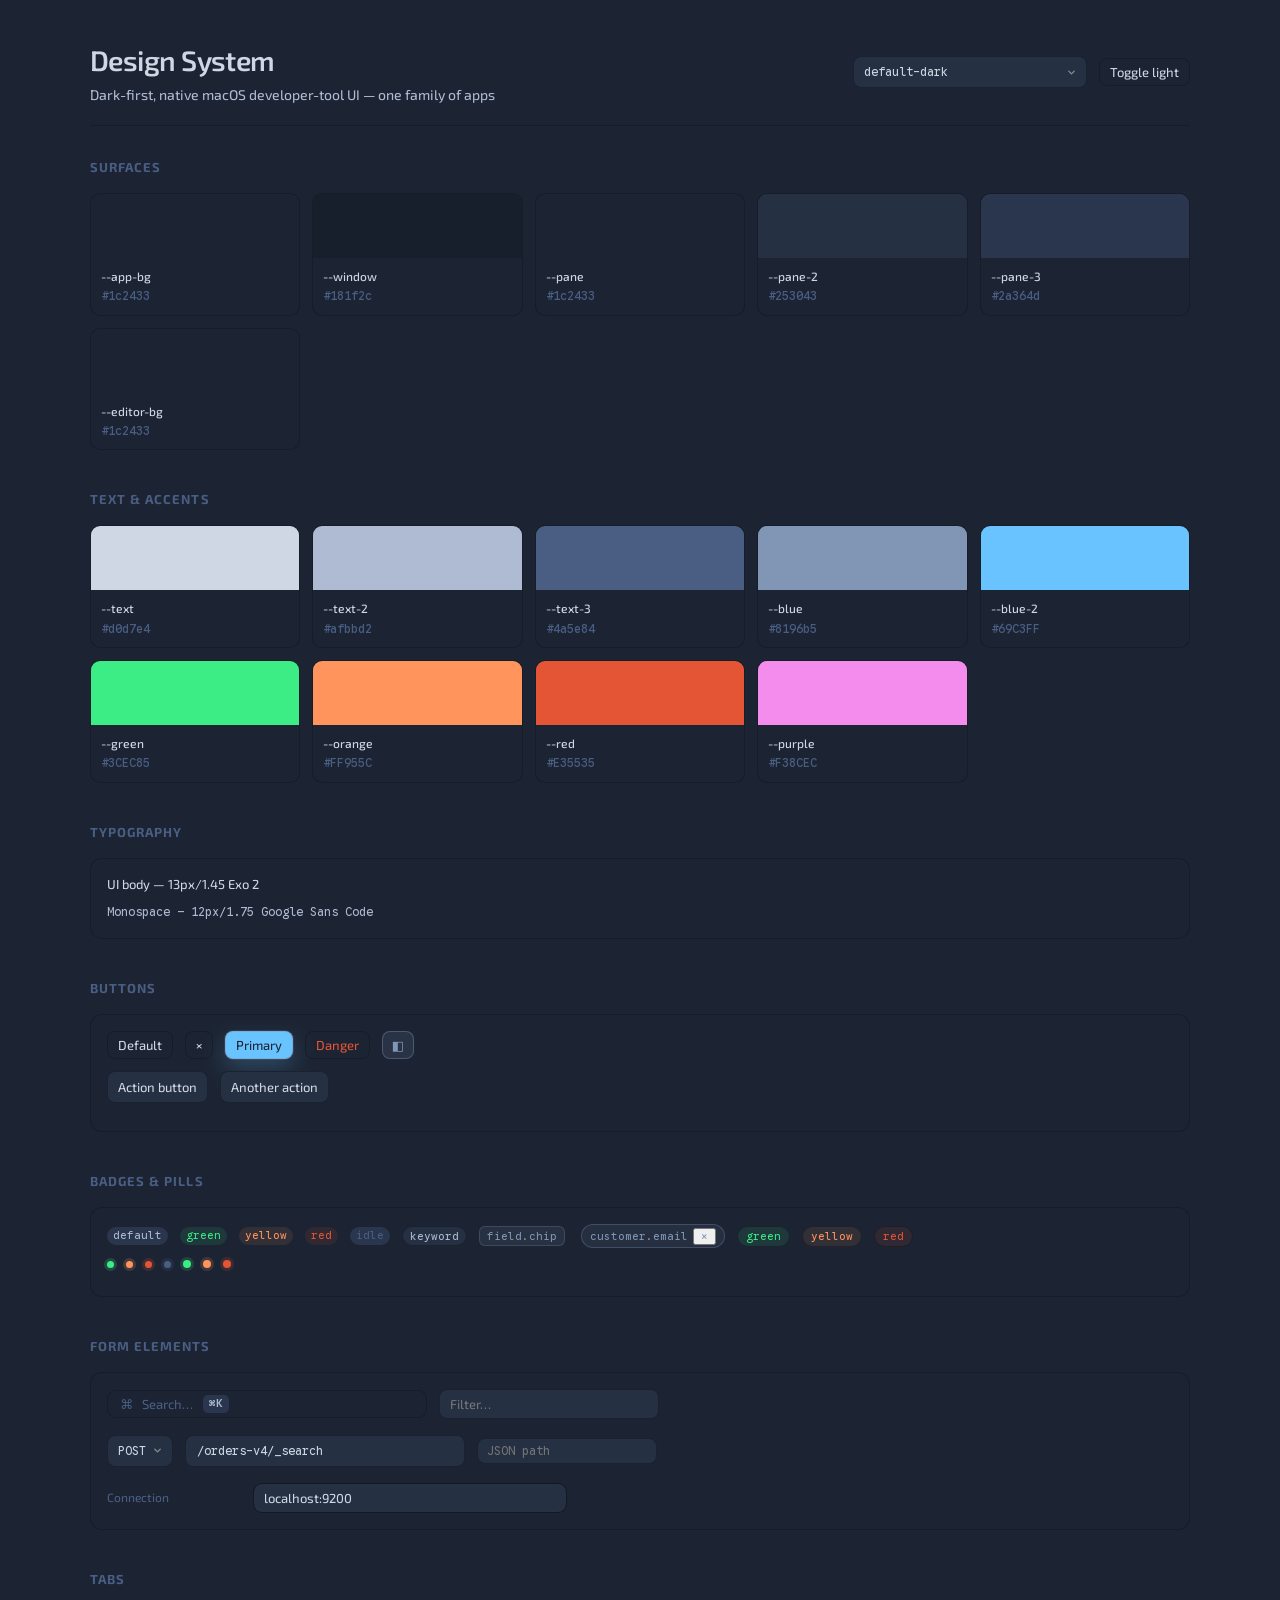
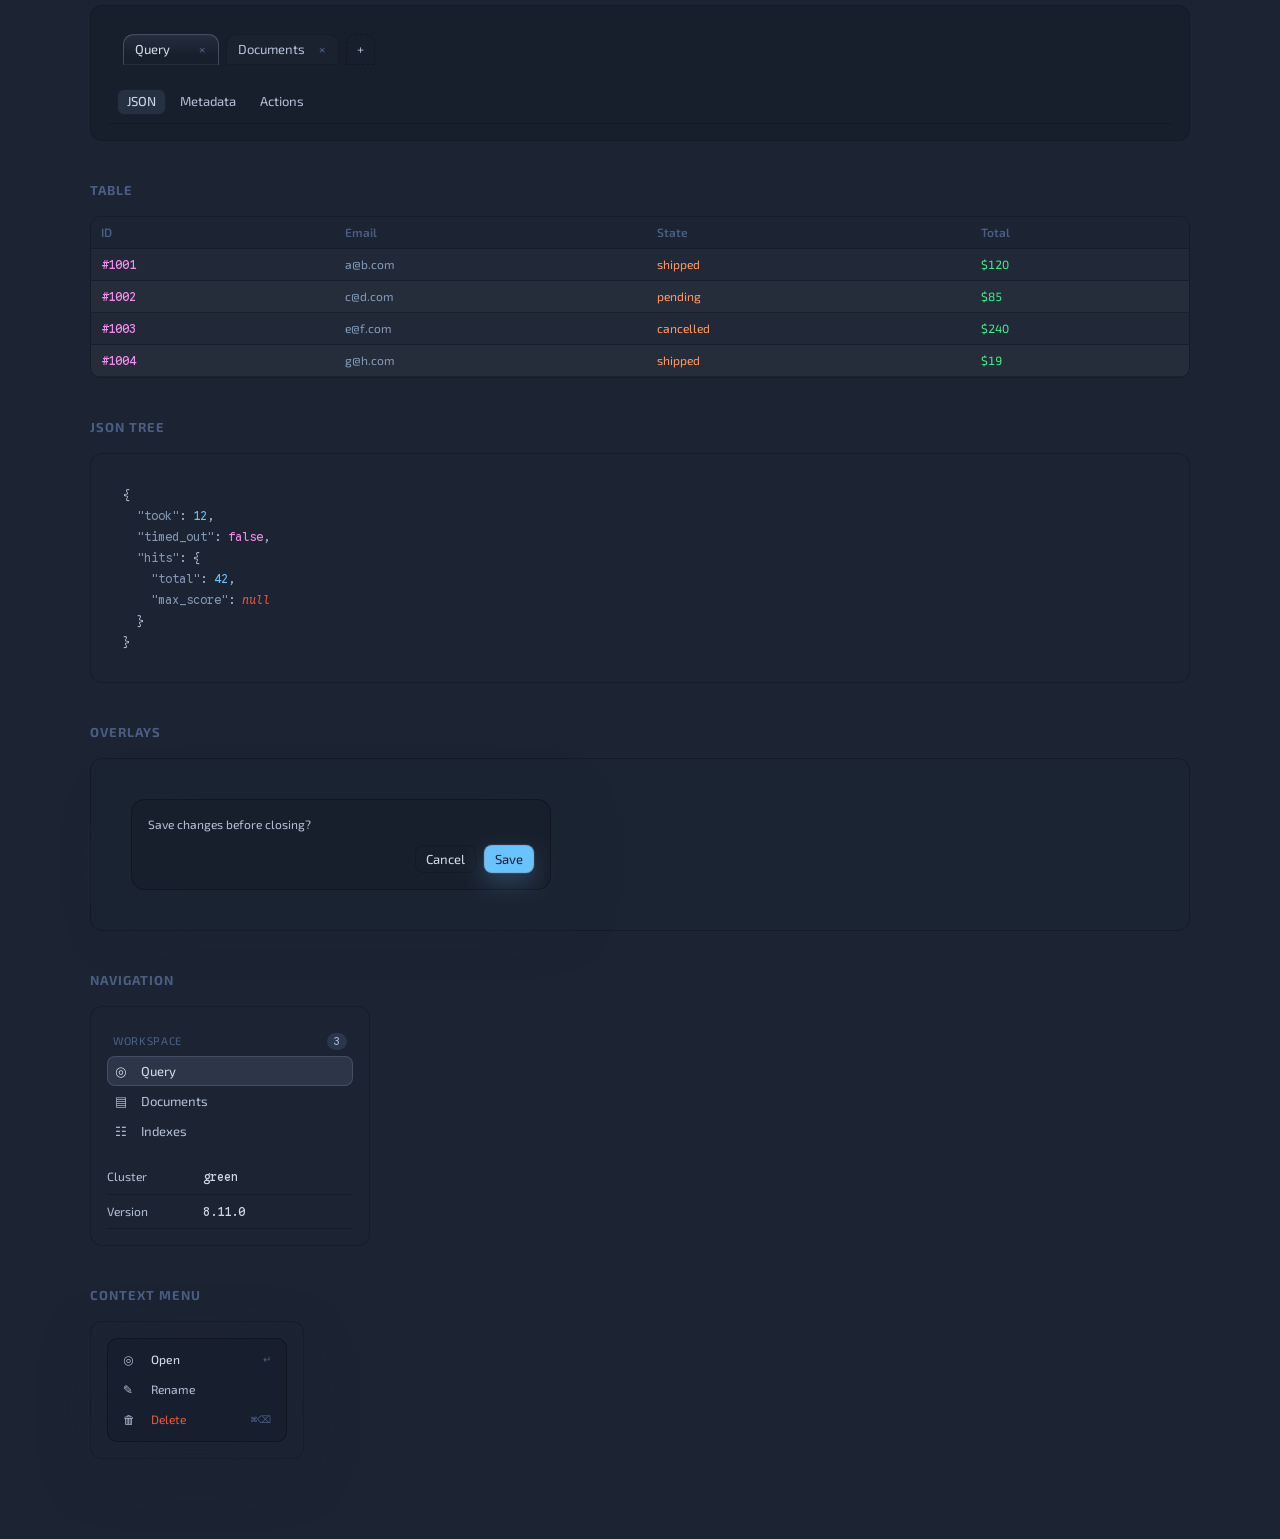
==== commit b90b2f08: "update" ====
--- a/index.html
+++ b/index.html
@@ -6,7 +6,7 @@
   <title>Design System</title>
   <link rel="preconnect" href="https://fonts.googleapis.com" />
   <link rel="preconnect" href="https://fonts.gstatic.com" crossorigin />
-  <link href="https://fonts.googleapis.com/css2?family=Google+Sans+Code:ital,wght@0,300..800;1,300..800&family=Inter:wght@100..900&display=swap" rel="stylesheet" />
+  <link href="https://fonts.googleapis.com/css2?family=Exo+2:ital,wght@0,100..900;1,100..900&family=Google+Sans+Code:ital,wght@0,300..800;1,300..800&display=swap" rel="stylesheet" />
   <link rel="stylesheet" href="tokens.css" />
   <link rel="stylesheet" href="base.css" />
   <link rel="stylesheet" href="layout.css" />
@@ -148,7 +148,7 @@
     <section class="ds-section" data-od-id="section-typography">
       <h2>Typography</h2>
       <div class="ds-demo-panel">
-        <p style="font-size: 13px; margin: 0 0 8px;">UI body — 13px/1.45 Inter</p>
+        <p style="font-size: 13px; margin: 0 0 8px;">UI body — 13px/1.45 Exo 2</p>
         <p style="font: 12px/1.75 var(--font-mono); color: var(--text-2); margin: 0;">Monospace — 12px/1.75 Google Sans Code</p>
       </div>
     </section>
--- a/tokens.css
+++ b/tokens.css
@@ -1,7 +1,7 @@
 :root {
   /* Default dark = Bearded Arc (shared with elastic_min); light theme carries the #7A3EED purple */
   --accent: var(--blue);
-  --font-body-default: "Inter", system-ui, -apple-system, BlinkMacSystemFont, sans-serif;
+  --font-body-default: "Exo 2", system-ui, -apple-system, BlinkMacSystemFont, sans-serif;
   --font-mono-default: "Google Sans Code", "Berkeley Mono", ui-monospace, Menlo, Consolas, monospace;
   --font-body: var(--font-body-default);
   --font-mono: var(--font-mono-default);
--- a/components.css
+++ b/components.css
@@ -819,23 +819,6 @@
 
 .removed { background: color-mix(in oklab, var(--red), transparent 88%); color: var(--text); }
 
-.progress {
-  display: none;
-  width: 120px;
-  height: 4px;
-  overflow: hidden;
-  border-radius: 999px;
-  background: var(--pane-3);
-}
-
-.progress span {
-  display: block;
-  width: 40%;
-  height: 100%;
-  background: var(--blue);
-  animation: run 900ms linear infinite;
-}
-
 @keyframes run {
   from { transform: translateX(-120%); }
   to { transform: translateX(300%); }
@@ -987,6 +970,22 @@
 }
 
 .ai-input:disabled { opacity: 0.5; }
+
+/* native <select> normalized to combobox-style trigger: kill OS chevron, add
+   themed chevron matching .combobox. !important beats per-class background:
+   shorthands scattered across components.css + views.css, whatever load order.
+   ponytail: styled native select, not JS combobox — popup list stays OS-native;
+   swap to <Combobox> per-site only if a glass popup is needed. */
+select {
+  appearance: none;
+  -webkit-appearance: none;
+  cursor: pointer;
+  padding-right: 26px !important;
+  background-image: url("data:image/svg+xml,%3Csvg xmlns='http://www.w3.org/2000/svg' width='12' height='12' viewBox='0 0 12 12' fill='none' stroke='%238a8a8a' stroke-width='1.5' stroke-linecap='round' stroke-linejoin='round'%3E%3Cpath d='M3 4.5 6 7.5 9 4.5'/%3E%3C/svg%3E") !important;
+  background-repeat: no-repeat !important;
+  background-position: right 9px center !important;
+  background-size: 11px 11px !important;
+}
 
 .combobox { position: relative; min-width: 0; }
 
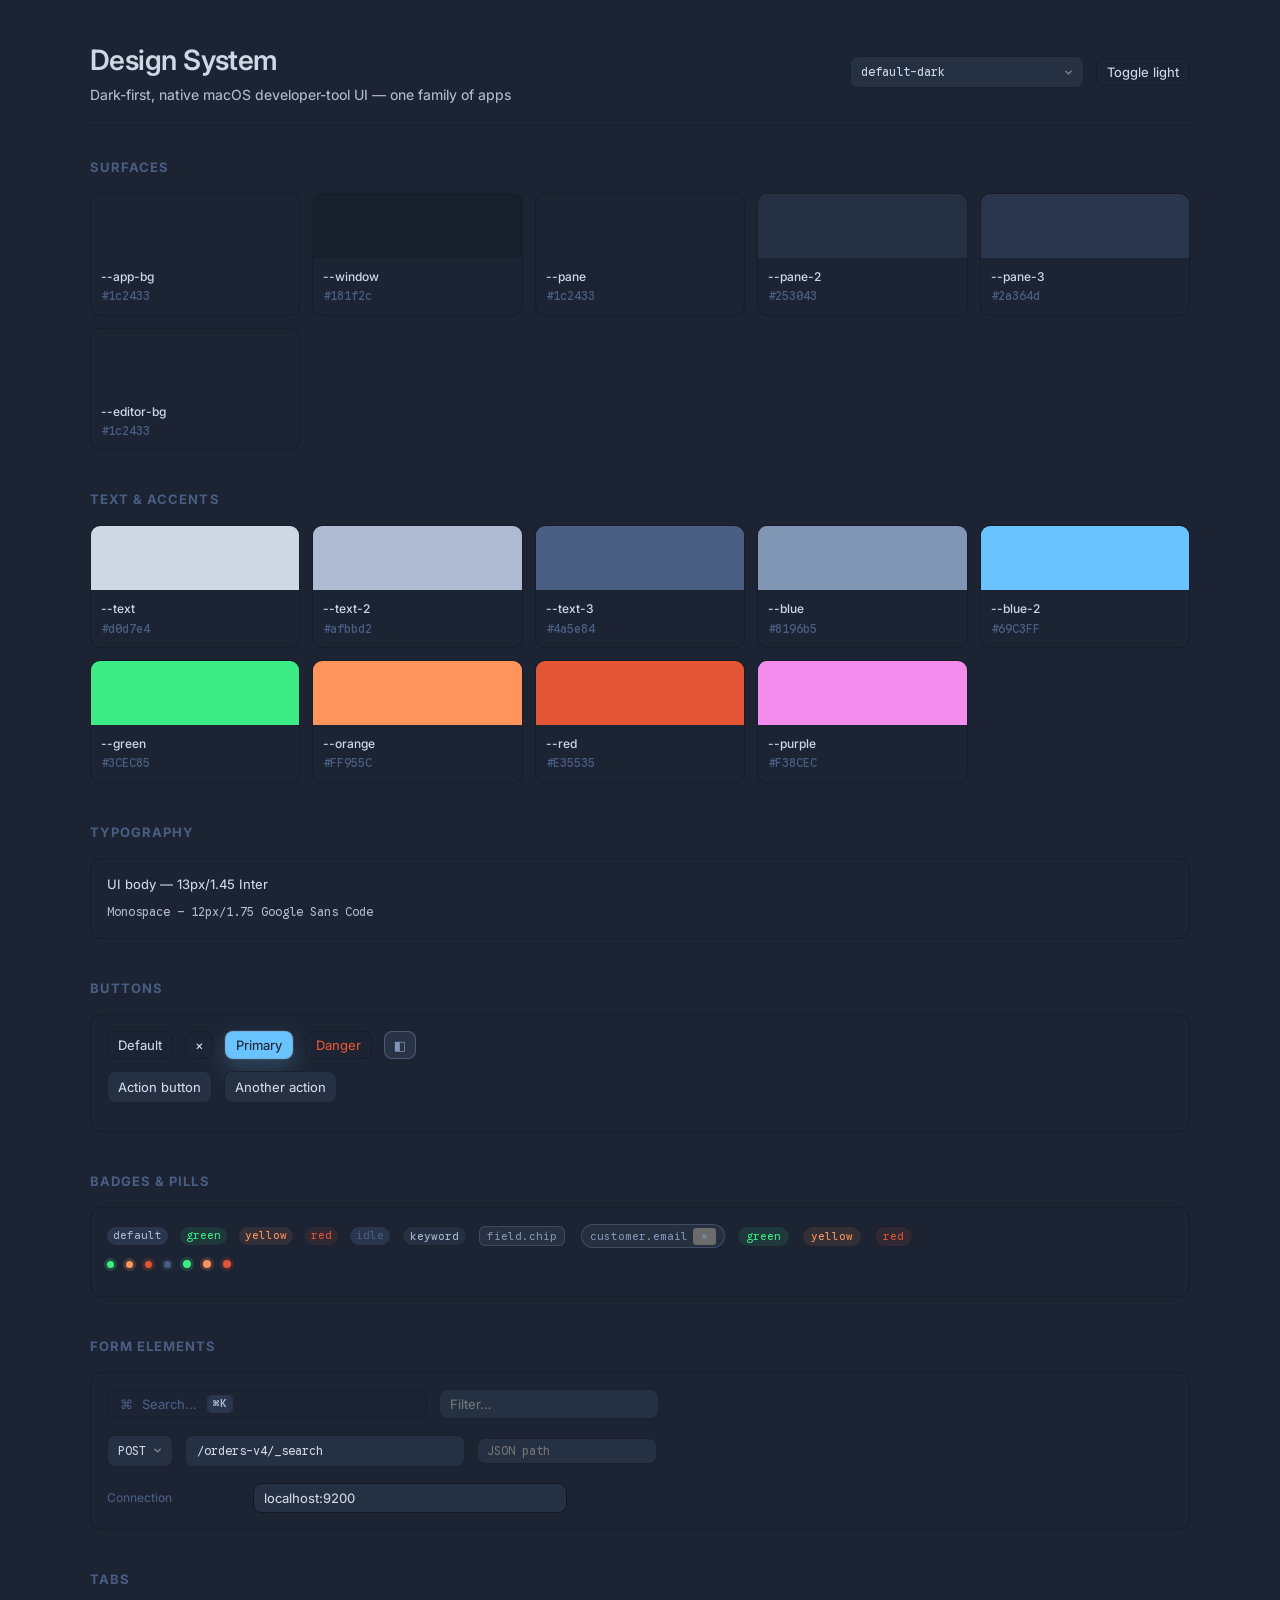
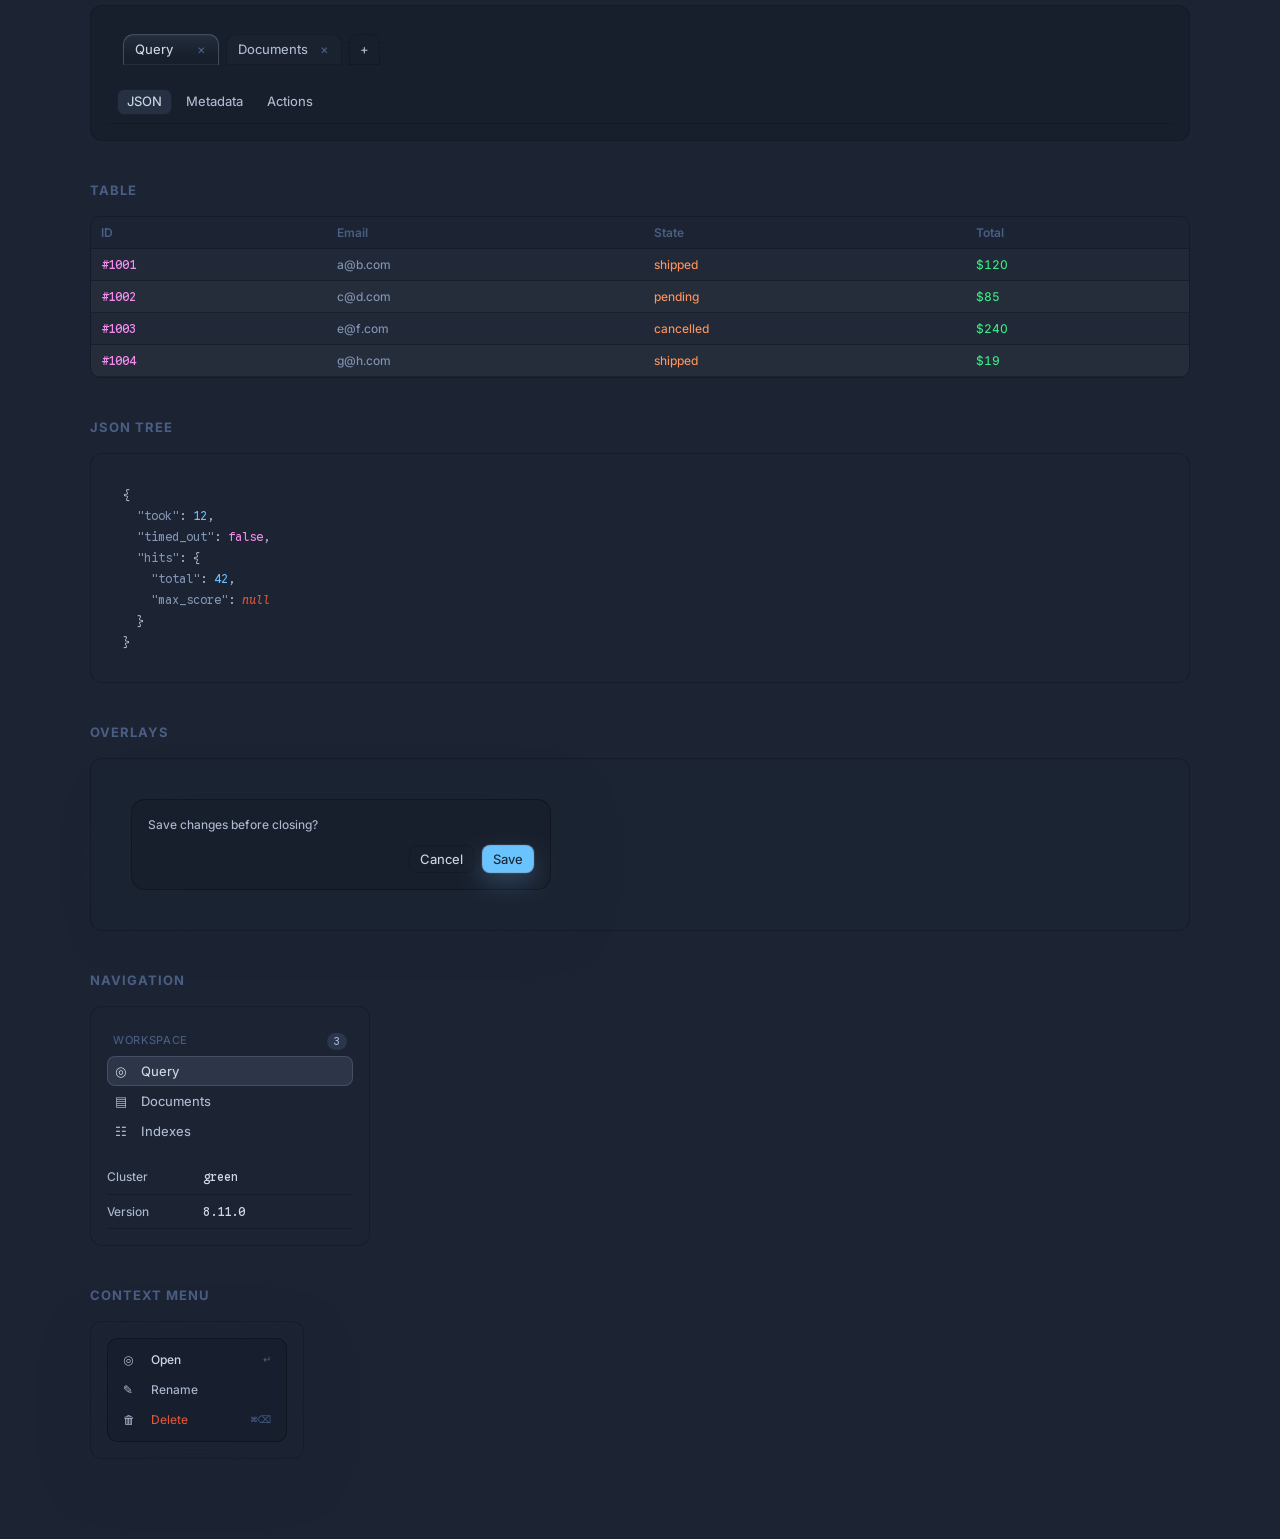
==== commit 19ddb3ae: "feat: reconcile canonical shared CSS, unified loading bar, standardization docs - tokens.css: Inter " ====
--- a/index.html
+++ b/index.html
@@ -6,7 +6,7 @@
   <title>Design System</title>
   <link rel="preconnect" href="https://fonts.googleapis.com" />
   <link rel="preconnect" href="https://fonts.gstatic.com" crossorigin />
-  <link href="https://fonts.googleapis.com/css2?family=Exo+2:ital,wght@0,100..900;1,100..900&family=Google+Sans+Code:ital,wght@0,300..800;1,300..800&display=swap" rel="stylesheet" />
+  <link href="https://fonts.googleapis.com/css2?family=Inter:ital,wght@0,100..900;1,100..900&family=Google+Sans+Code:ital,wght@0,300..800;1,300..800&display=swap" rel="stylesheet" />
   <link rel="stylesheet" href="tokens.css" />
   <link rel="stylesheet" href="base.css" />
   <link rel="stylesheet" href="layout.css" />
@@ -100,6 +100,16 @@
       font-family: var(--font-mono);
       font-size: 12px;
       color: var(--text-2);
+    }
+    body.light .ds-swatch,
+    body.light .ds-demo-panel,
+    body.light .ds-table-box {
+      box-shadow:
+        0 1px 2px color-mix(in oklab, var(--text), transparent 97.5%),
+        0 3px 10px color-mix(in oklab, var(--text), transparent 98.2%);
+    }
+    body.light .ds-demo-panel {
+      border-color: color-mix(in oklab, var(--text), transparent 91%);
     }
   </style>
 </head>
@@ -148,7 +158,7 @@
     <section class="ds-section" data-od-id="section-typography">
       <h2>Typography</h2>
       <div class="ds-demo-panel">
-        <p style="font-size: 13px; margin: 0 0 8px;">UI body — 13px/1.45 Exo 2</p>
+        <p style="font-size: 13px; margin: 0 0 8px;">UI body — 13px/1.45 Inter</p>
         <p style="font: 12px/1.75 var(--font-mono); color: var(--text-2); margin: 0;">Monospace — 12px/1.75 Google Sans Code</p>
       </div>
     </section>
--- a/tokens.css
+++ b/tokens.css
@@ -1,7 +1,7 @@
 :root {
   /* Default dark = Bearded Arc (shared with elastic_min); light theme carries the #7A3EED purple */
   --accent: var(--blue);
-  --font-body-default: "Exo 2", system-ui, -apple-system, BlinkMacSystemFont, sans-serif;
+  --font-body-default: "Inter", system-ui, -apple-system, BlinkMacSystemFont, sans-serif;
   --font-mono-default: "Google Sans Code", "Berkeley Mono", ui-monospace, Menlo, Consolas, monospace;
   --font-body: var(--font-body-default);
   --font-mono: var(--font-mono-default);
@@ -65,29 +65,57 @@
 }
 
 body.light {
-  --accent: #7A3EED;
-  --app-bg: #f9f8fa;
-  --window: #f9f8fa;
-  --pane: #ffffff;
-  --pane-2: #f0ecf4;
-  --pane-3: #efebf2;
-  --line: #efebf2;
-  --line-2: #e3ddea;
-  --text: #3b2e4c;
-  --text-2: #8c7c9e;
-  --text-3: #b1a6bd;
-  --blue: #7A3EED;
-  --blue-2: #7A3EED;
-  --green: #10b981;
-  --orange: #d97706;
-  --red: #f43f5e;
-  --purple: #7A3EED;
-  --row: #ffffff;
-  --row-alt: #f9f8fa;
-  --glass: rgba(255, 255, 255, 0.78);
-  --shadow: none;
-  --editor-bg: #ffffff;
-  --editor-fg: #3b2e4c;
+  color-scheme: light;
+
+  /* App surfaces */
+  --app-bg: #F6F7F9;
+  --window: #FFFFFF;
+  --pane: #FFFFFF;
+  --pane-2: #F9FAFB;
+  --pane-3: #ECEFF4;
+
+  /* Borders */
+  --line: #E0E4EB;
+  --line-2: #D4DAE4;
+
+  /* Typography */
+  --text: #131820;
+  --text-2: #4E607E;
+  --text-3: #7A8EAE;
+
+  /* --blue drives --accent (see :root); Yaak primary is purple */
+  --blue: #8B33FF;
+  --blue-2: #0074CC;
+  --purple: #A855F7;
+
+  /* Semantic colors */
+  --green: #1D9042;
+  --yellow: #AD8200;
+  --orange: #B85C00;
+  --red: #D61F6B;
+
+  /* Rows and interaction */
+  --row: rgba(19, 24, 32, 0.018);
+  --row-alt: rgba(19, 24, 32, 0.035);
+  --row-hover: #F0F2F6;
+
+  --selection: rgba(139, 51, 255, 0.16);
+  --focus: rgba(0, 116, 204, 0.36);
+  --control-bg: #FFFFFF;
+  --control-border: #DADFE7;
+  --control-hover-bg: #F3F5F8;
+  --control-focus-border: #8B33FF;
+  --control-focus-ring: rgba(139, 51, 255, 0.12);
+
+  /* Overlay */
+  --glass: rgba(255, 255, 255, 0.92);
+  --modal-backdrop: rgba(19, 24, 32, 0.22);
+  --shadow: rgba(0, 0, 0, 0.07);
+
+  /* Editor */
+  --editor-bg: #FFFFFF;
+  --editor-fg: #131820;
+
   /* Syntax colors tuned for contrast on white editor-bg (WCAG AA ~4.5:1+),
      not the accent palette above which is too light on white. */
   --syntax-key: #7c3aed;
--- a/base.css
+++ b/base.css
@@ -10,7 +10,25 @@
   -webkit-font-smoothing: antialiased;
   user-select: none;
   cursor: default;
+  /* native controls (date/time picker, select dropdown, scrollbars) follow the app theme */
+  color-scheme: dark;
 }
+
+body.light { color-scheme: light; }
+
+input[type="datetime-local"] {
+  font: 0.9231rem var(--font-mono);
+  color: var(--text);
+}
+
+input[type="datetime-local"]::-webkit-calendar-picker-indicator {
+  opacity: 0.6;
+  cursor: pointer;
+}
+
+input[type="datetime-local"]::-webkit-datetime-edit-fields-wrapper { color: var(--text-2); }
+
+input[type="datetime-local"]:focus::-webkit-datetime-edit-fields-wrapper { color: var(--text); }
 
 input, textarea { user-select: text; cursor: text; }
 
--- a/layout.css
+++ b/layout.css
@@ -171,14 +171,16 @@
 .collapsible-group.collapsed .group-content { display: none; }
 .collection-tree { margin-bottom: 2px; border-radius: 6px; }
 .collection-tree.drop-target { outline: 1px dashed var(--accent, #6ea8fe); outline-offset: -1px; background: color-mix(in srgb, var(--accent, #6ea8fe) 12%, transparent); }
+.collection-node.drop-prefix, .request-node.drop-prefix { position: relative; }
+.collection-node.drop-prefix::before, .request-node.drop-prefix::before { content: "|"; position: absolute; left: 3px; top: 50%; z-index: 2; color: var(--accent, #6ea8fe); font: 700 22px/1 var(--font-mono); transform: translateY(-52%); }
 .request-node[draggable="true"] { cursor: grab; }
 .collection-node { width: 100%; border: 0; background: transparent; font: inherit; text-align: left; }
 .collection-chevron { transition: transform 140ms ease; }
 .collection-tree.collapsed .collection-chevron { transform: rotate(-90deg); }
 .collection-tree.collapsed .collection-requests { display: none; }
 .collection-requests { display: grid; padding-left: 14px; }
-.request-node { width: 100%; grid-template-columns: 42px minmax(0, 1fr) auto; border: 0; background: transparent; font: inherit; text-align: left; }
-.request-node > span:nth-child(2) { overflow: hidden; text-overflow: ellipsis; white-space: nowrap; }
+.nav-item.request-node { width: 100%; grid-template-columns: 38px minmax(0, 1fr) auto; border: 0; background: transparent; font: inherit; text-align: left; }
+.collection-node > span:nth-child(2), .request-node > span:nth-child(2) { min-width: 0; overflow: hidden; white-space: nowrap; text-overflow: ellipsis; }
 .request-node.selected:not(.active) { box-shadow: inset 2px 0 0 var(--accent, #6ea8fe); background: color-mix(in srgb, var(--accent, #6ea8fe) 8%, transparent); }
 .collection-empty { padding-left: 12px; }
 
@@ -233,7 +235,7 @@
 .tab svg, .tab img { -webkit-user-drag: none; }
 
 /* title label: single line, ellipsis when tab is narrow */
-.tab-title {
+.tab-title, .tab > span:not([class]) {
   flex: 1 1 auto;
   min-width: 0;
   white-space: nowrap;
@@ -356,6 +358,18 @@
   grid-template-rows: 55px auto minmax(0, 1fr);
 }
 .inspector .inspector-scroll { height: auto; min-height: 0; }
+.inspector-text {
+  margin: 12px;
+  padding: 10px 12px;
+  background: var(--pane-2);
+  border: 1px solid var(--line);
+  border-radius: 9px;
+  color: var(--editor-fg);
+  font: 0.9231rem/1.6 var(--font-mono);
+  white-space: pre-wrap;
+  word-break: break-word;
+  user-select: text;
+}
 .inspector-edit {
   min-height: 0;
   display: grid;
--- a/components.css
+++ b/components.css
@@ -94,12 +94,31 @@
 
 /* Min Light: primary buttons (Send, New request) = brand purple with white text */
 body.light .tool-btn.primary {
-  color: #fff;
-  background: #7A3EED;
-  border-color: color-mix(in oklab, #7A3EED, transparent 40%);
+  color: var(--text-on-accent);
+  background: var(--accent);
+  border-color: color-mix(in oklab, var(--accent), transparent 40%);
 }
 
 .tool-btn.danger { color: var(--red); }
+
+body.light input,
+body.light select,
+body.light .search {
+  background: var(--control-bg);
+  border-color: var(--control-border);
+}
+
+body.light input:hover,
+body.light select:hover,
+body.light .tool-btn:hover {
+  background: var(--control-hover-bg);
+}
+
+body.light input:focus,
+body.light select:focus {
+  border-color: var(--control-focus-border);
+  box-shadow: 0 0 0 3px var(--control-focus-ring);
+}
 
 .nav-item, .index-item {
   display: grid;
@@ -147,6 +166,10 @@
 .badge.yellow { color: var(--orange); background: color-mix(in oklab, var(--orange), transparent 90%); }
 
 .badge.red { color: var(--red); background: color-mix(in oklab, var(--red), transparent 90%); }
+
+.badge.blue { color: var(--blue); background: color-mix(in oklab, var(--blue), transparent 90%); }
+
+.badge.purple { color: var(--purple); background: color-mix(in oklab, var(--purple), transparent 90%); }
 
 .badge.idle { color: var(--text-3); }
 
@@ -605,6 +628,8 @@
   color: var(--text-2);
   font-size: 0.9231rem;
 }
+
+.health-line > span:last-child { white-space: nowrap; text-align: right; }
 
 .bar { height: 5px; background: var(--pane-3); border-radius: 999px; overflow: hidden; }
 
@@ -835,6 +860,54 @@
   pointer-events: none;
   opacity: 0;
 }
+
+/* Unified loading bar — indeterminate by default, determinate with .determinate + --progress.
+   Parent must be positioned. Replaces per-app .loading-bar / .full-progress-track. */
+.loading-bar {
+  position: absolute;
+  inset: 0 0 auto;
+  height: 2px;
+  overflow: hidden;
+  pointer-events: none;
+  opacity: 0;
+  transition: opacity 160ms ease;
+  z-index: 6;
+}
+
+.loading-bar.on { opacity: 1; }
+
+.loading-bar.bottom { inset: auto 0 0; }
+
+.loading-bar span {
+  position: absolute;
+  top: 0;
+  height: 100%;
+  width: 35%;
+  border-radius: 2px;
+  background: linear-gradient(90deg, transparent, var(--blue), transparent);
+  animation: loading-bar-slide 1.05s ease-in-out infinite;
+}
+
+@keyframes loading-bar-slide {
+  0% { left: -35%; }
+  100% { left: 100%; }
+}
+
+.loading-bar.determinate { background: var(--pane-3); }
+
+.loading-bar.determinate span {
+  left: 0;
+  width: calc(var(--progress, 0) * 100%);
+  border-radius: 0;
+  background: var(--blue);
+  animation: none;
+  transition: width 160ms ease;
+}
+
+@media (prefers-reduced-motion: reduce) {
+  .loading-bar span { animation-duration: 2.2s; }
+}
+
 .req-progress.on { opacity: 1; background: var(--pane-3); }
 .req-progress span {
   position: absolute;
@@ -868,6 +941,30 @@
   grid-template-rows: minmax(0, 1fr) auto;
   background: var(--pane);
 }
+
+.ai-session-bar {
+  display: grid;
+  grid-template-columns: minmax(0, 1fr) auto auto;
+  gap: 6px;
+  align-items: center;
+  padding: 8px 10px;
+  border-bottom: 1px solid var(--line);
+  background: var(--pane-2);
+}
+
+.ai-session-select {
+  min-width: 0;
+  height: 30px;
+  padding: 0 8px;
+  color: var(--text);
+  background: var(--pane);
+  border: 1px solid var(--line-2);
+  border-radius: 7px;
+  outline: none;
+  font: 0.8462rem/1 var(--font-body);
+}
+
+.ai-session-select:focus { border-color: var(--blue); }
 
 .ai-messages {
   min-height: 0;
@@ -987,6 +1084,11 @@
   background-size: 11px 11px !important;
 }
 
+select:focus {
+  border-color: color-mix(in oklab, var(--blue), transparent 35%);
+  box-shadow: 0 0 0 3px color-mix(in oklab, var(--blue), transparent 86%);
+}
+
 .combobox { position: relative; min-width: 0; }
 
 .combobox input {
@@ -1079,3 +1181,19 @@
 .json-editor-tools > span:nth-child(2) { flex: 1; }
 .json-editor-tools button { height: 24px; padding: 0 8px; border: 1px solid transparent; border-radius: 6px; color: var(--text-2); background: transparent; font: inherit; }
 .json-editor-tools button:hover { color: var(--text); border-color: var(--line); background: var(--pane-2); }
+
+.json-response-viewer { min-height: 0; height: 100%; display: flex; flex-direction: column; }
+.json-response-viewer .json-response-editor { flex: 1; min-height: 0; }
+.json-response-tools, .json-response-paths { display: flex; align-items: center; gap: 6px; padding: 5px 10px; border-bottom: 1px solid var(--line); background: var(--pane); }
+.json-response-tools input { flex: 1; min-width: 0; height: 26px; padding: 0 8px; border: 1px solid var(--line); border-radius: 6px; outline: none; color: var(--text); background: var(--pane-2); font: .8462rem/1.4 var(--font-mono); }
+.json-response-tools button, .json-response-paths button { height: 26px; padding: 0 8px; border: 1px solid var(--line); border-radius: 6px; color: var(--text-2); background: transparent; font: .7692rem/1.4 var(--font-mono); }
+.json-response-tools button:hover, .json-response-path.active { color: var(--blue); border-color: color-mix(in oklab, var(--blue), transparent 55%); background: color-mix(in oklab, var(--blue), transparent 88%); }
+.json-response-paths { overflow-x: auto; padding-top: 4px; padding-bottom: 4px; }
+.json-response-path { display: inline-flex; align-items: center; flex: none; height: 26px; overflow: hidden; border: 1px solid var(--line); border-radius: 6px; }
+.json-response-error { overflow: hidden; color: var(--red); font: .7692rem/1.4 var(--font-mono); text-overflow: ellipsis; white-space: nowrap; }
+.json-response-tools button:disabled { opacity: .45; pointer-events: none; }
+.json-response-tools button.active, .json-response-tools button.active:hover { color: var(--blue); border-color: color-mix(in oklab, var(--blue), transparent 45%); background: color-mix(in oklab, var(--blue), transparent 84%); }
+.json-response-paths .json-response-path button { height: 24px; border: 0; border-radius: 0; }
+.json-response-paths .path-copy, .json-response-paths .path-remove { display: inline-flex; align-items: center; justify-content: center; width: 24px; padding: 0; color: var(--text-3); }
+.json-response-paths .path-copy:hover { color: var(--blue); background: color-mix(in oklab, var(--blue), transparent 85%); }
+.json-response-paths .path-remove:hover { color: var(--red); background: color-mix(in oklab, var(--red), transparent 85%); }
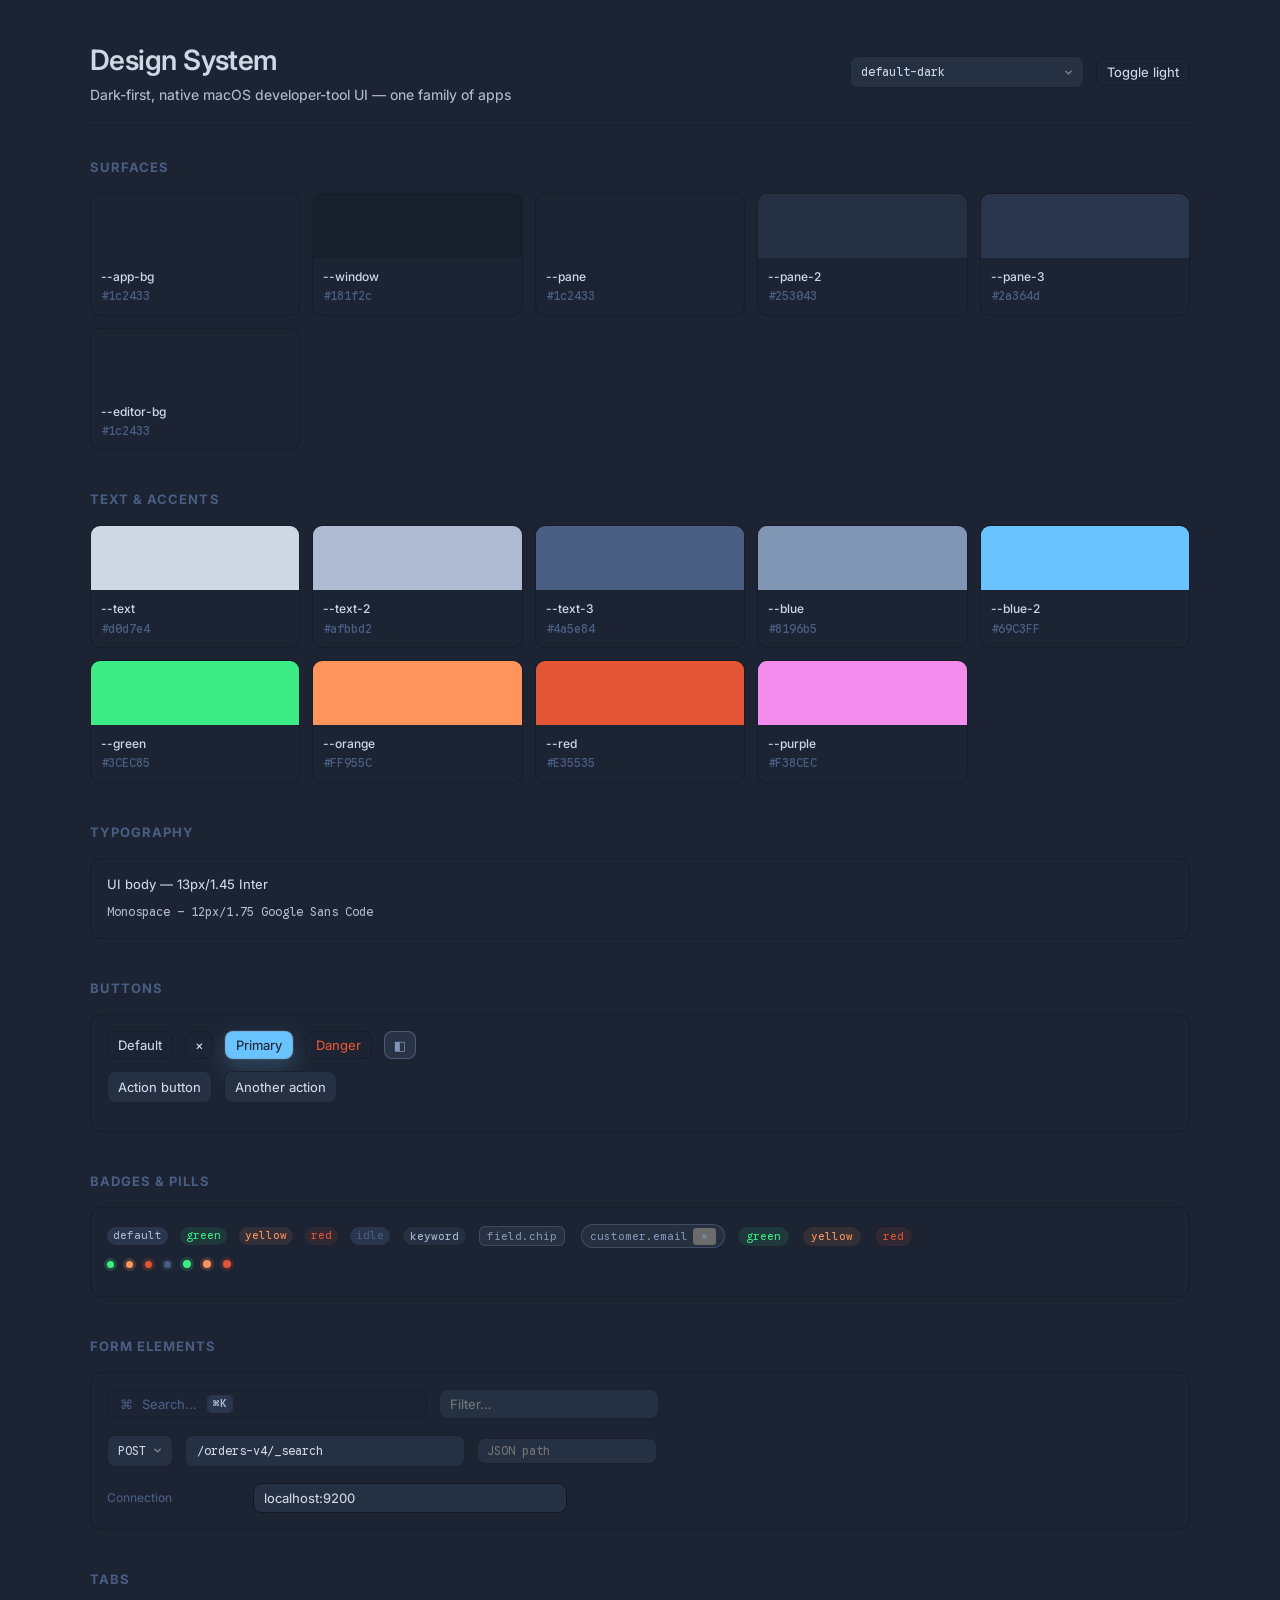
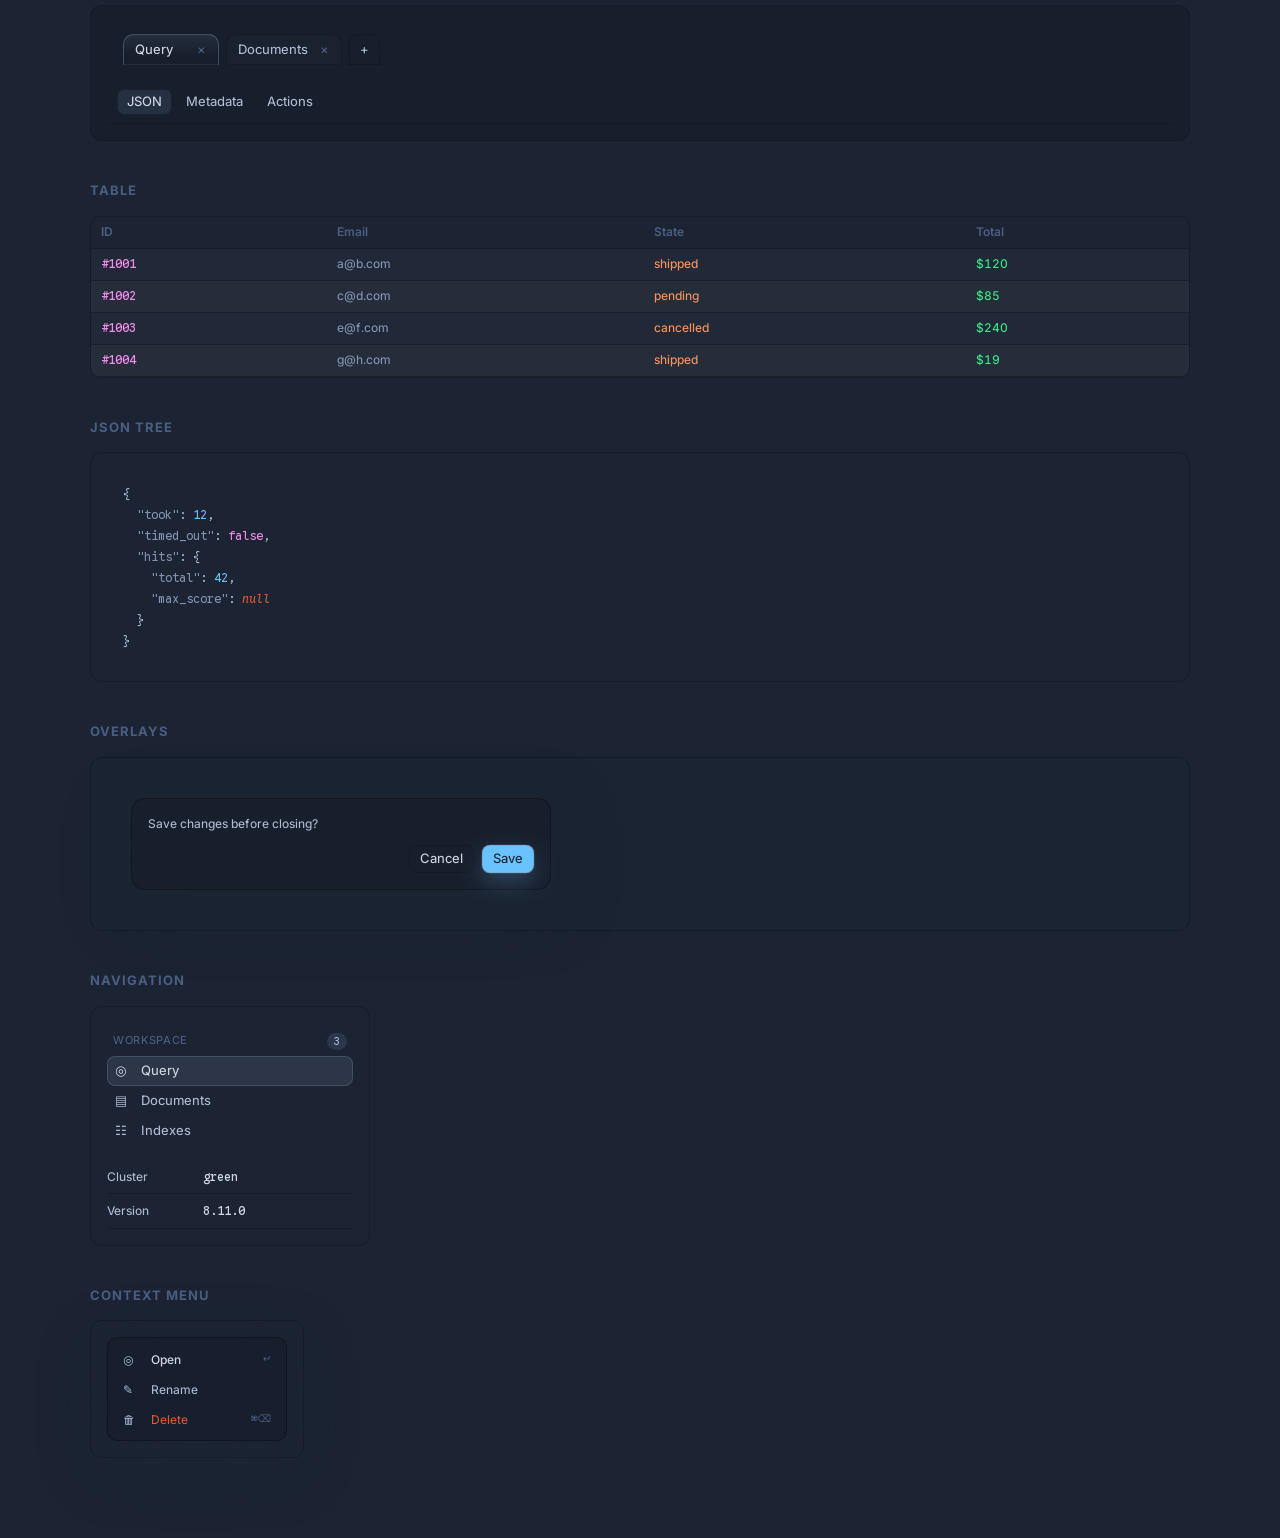
==== commit aadd17a8: "fix: undefined vars, theme dupes, a11y focus ring - .settings-github used undefined --border/--surfa" ====
--- a/index.html
+++ b/index.html
@@ -335,9 +335,12 @@
       const o = document.createElement('option');
       o.value = t; o.textContent = t; select.appendChild(o);
     }
+    const LIGHT_THEMES = ["bearded-solarized-light","rose-milk","sakura-pastel","soft-light"];
     select.addEventListener('change', () => {
       if (select.value) document.body.dataset.theme = select.value;
       else delete document.body.dataset.theme;
+      // mirror app behavior: light-base themes also get body.light (color-scheme, control styles)
+      document.body.classList.toggle('light', LIGHT_THEMES.includes(select.value));
     });
     document.getElementById('theme-toggle').addEventListener('click', () => {
       document.body.classList.toggle('light');
--- a/tokens.css
+++ b/tokens.css
@@ -1,10 +1,21 @@
+/* `:root, body`, not just `:root`: alias vars (--accent: var(--blue), …) substitute at
+   computed-value time on the element that declares them. Declared only on :root they freeze
+   to the dark base palette, and body-level theme overrides (body.light, body[data-theme])
+   never reach them. Re-declaring on body recomputes every alias with the themed values. */
+/* Font vars stay :root-only: apps set --font-body/--font-mono inline on documentElement
+   (App.tsx setProperty). Declared also on body, the body stylesheet value would shadow
+   that inherited inline value for the whole subtree — the Interface-font setting goes dead.
+   No theme overrides the -default stacks, so they don't need body-level recomputation. */
 :root {
-  /* Default dark = Bearded Arc (shared with elastic_min); light theme carries the #7A3EED purple */
-  --accent: var(--blue);
   --font-body-default: "Inter", system-ui, -apple-system, BlinkMacSystemFont, sans-serif;
   --font-mono-default: "Google Sans Code", "Berkeley Mono", ui-monospace, Menlo, Consolas, monospace;
   --font-body: var(--font-body-default);
   --font-mono: var(--font-mono-default);
+}
+
+:root, body {
+  /* Default dark = Bearded Arc (shared with elastic_min); light theme carries the #7A3EED purple */
+  --accent: var(--blue);
 
   --app-bg: #1c2433;
   --window: #181f2c;
@@ -78,10 +89,11 @@
   --line: #E0E4EB;
   --line-2: #D4DAE4;
 
-  /* Typography */
-  --text: #131820;
-  --text-2: #4E607E;
-  --text-3: #7A8EAE;
+  /* Typography — purple ink, not neutral black: Yaak hue carries into the text
+     scale while staying AAA on white (12.8:1 / 7.4:1; text-3 muted ~3.2:1). */
+  --text: #3B1D7A;
+  --text-2: #6533C7;
+  --text-3: #9B85CF;
 
   /* --blue drives --accent (see :root); Yaak primary is purple */
   --blue: #8B33FF;
@@ -109,12 +121,12 @@
 
   /* Overlay */
   --glass: rgba(255, 255, 255, 0.92);
-  --modal-backdrop: rgba(19, 24, 32, 0.22);
-  --shadow: rgba(0, 0, 0, 0.07);
+  --modal-backdrop: rgba(36, 26, 62, 0.25);
+  --shadow: rgba(59, 26, 110, 0.10);
 
   /* Editor */
   --editor-bg: #FFFFFF;
-  --editor-fg: #131820;
+  --editor-fg: #3B1D7A;
 
   /* Syntax colors tuned for contrast on white editor-bg (WCAG AA ~4.5:1+),
      not the accent palette above which is too light on white. */
--- a/base.css
+++ b/base.css
@@ -35,3 +35,9 @@
 button, input, textarea, select { font: inherit; }
 
 button { color: inherit; cursor: pointer; }
+
+/* keyboard-only focus ring; :where keeps specificity 0 so any component style wins */
+:where(button, select, a, [tabindex]):focus-visible {
+  outline: 2px solid color-mix(in oklab, var(--accent-focus, var(--blue)), transparent 40%);
+  outline-offset: 1px;
+}
--- a/layout.css
+++ b/layout.css
@@ -65,9 +65,14 @@
 body.left-collapsed .nav-item > span:not(:first-child),
 body.left-collapsed .index-item > span:not(:first-child),
 body.left-collapsed .nav-item > .badge,
-body.left-collapsed .empty-note {
+body.left-collapsed .empty-note,
+body.left-collapsed .collection-requests {
   display: none;
 }
+
+/* ponytail: collapse all collections visually while the dock is collapsed;
+   per-collection state stays intact so re-expanding restores it. */
+body.left-collapsed .collection-tree .collection-chevron { transform: rotate(-90deg); }
 
 body.left-collapsed .side-scroll { height: 100%; padding: 6px; }
 body.left-collapsed .group { margin-bottom: 8px; }
@@ -214,7 +219,7 @@
 .tab {
   height: 31px;
   min-width: 96px;
-  max-width: 190px;
+  max-width: 253px;
   flex: 0 1 auto;
   display: inline-flex;
   align-items: center;
@@ -355,6 +360,8 @@
 
 .inspector {
   display: grid;
+  /* 3 rows: head / MiniTabs / scroll — kafka_ui_min + redis_min need the middle auto row.
+     requests_min overrides .inspector to flex in requestsmin.css. */
   grid-template-rows: 55px auto minmax(0, 1fr);
 }
 .inspector .inspector-scroll { height: auto; min-height: 0; }
--- a/components.css
+++ b/components.css
@@ -92,8 +92,9 @@
   box-shadow: 0 0 0 1px color-mix(in oklab, var(--accent-primary), transparent 84%), 0 10px 22px color-mix(in oklab, var(--accent-secondary), transparent 78%);
 }
 
-/* Min Light: primary buttons (Send, New request) = brand purple with white text */
-body.light .tool-btn.primary {
+/* Min Light only (data-theme="light"): primary buttons = brand purple with white text.
+   Not body.light — that also matches soft-light/rose-milk/etc, whose --blue is muted (slate on soft-light). */
+body[data-theme="light"] .tool-btn.primary {
   color: var(--text-on-accent);
   background: var(--accent);
   border-color: color-mix(in oklab, var(--accent), transparent 40%);
@@ -108,9 +109,11 @@
   border-color: var(--control-border);
 }
 
+/* :not(.primary): this rule ties (0,3,1) with the primary-button rules above and loads later,
+   so without the exclusion it repaints primary buttons near-white on hover — white text vanishes. */
 body.light input:hover,
 body.light select:hover,
-body.light .tool-btn:hover {
+body.light .tool-btn:not(.primary):hover {
   background: var(--control-hover-bg);
 }
 
@@ -130,6 +133,7 @@
   border-radius: 8px;
   color: var(--text-2);
   cursor: pointer;
+  position: relative;
 }
 
 .nav-item:hover, .index-item:hover { background: var(--pane-2); color: var(--text); }
@@ -139,6 +143,21 @@
   background: color-mix(in oklab, var(--blue), transparent 84%);
   box-shadow: inset 0 0 0 1px color-mix(in oklab, var(--blue), transparent 74%);
 }
+
+.nav-item.dragging { opacity: 0.4; }
+
+.nav-item.drop-before::before,
+.nav-item.drop-after::after {
+  content: "";
+  position: absolute;
+  left: 6px;
+  right: 6px;
+  height: 2px;
+  border-radius: 1px;
+  background: var(--blue);
+}
+.nav-item.drop-before::before { top: -2px; }
+.nav-item.drop-after::after { bottom: -2px; }
 
 .index-dot {
   width: 8px;
@@ -265,6 +284,11 @@
   background: transparent;
   border: 0;
   outline: 0;
+}
+/* must stay transparent or it paints over the overlay; outranks `body.light input` (0,1,2) */
+body.light .env-input > input,
+body.light .env-input > input:hover {
+  background: transparent;
 }
 
 .env-input.editing .env-input-overlay { display: none; }
@@ -417,7 +441,10 @@
 
 table {
   width: 100%;
-  border-collapse: collapse;
+  /* separate, not collapse: collapsed borders + sticky th repaint jankily in WKWebView
+     (rows jitter on hover, header border scrolls away) */
+  border-collapse: separate;
+  border-spacing: 0;
   font-size: 0.9231rem;
 }
 
@@ -445,7 +472,9 @@
 
 tbody tr { cursor: pointer; }
 
-tbody tr:hover td, tbody tr.selected td { background: color-mix(in oklab, var(--blue), transparent 86%); }
+tbody tr:hover td { background: color-mix(in oklab, var(--blue), transparent 86%); }
+tbody tr.selected td { background: color-mix(in oklab, var(--blue), transparent 76%); }
+tbody tr.selected td:first-child { box-shadow: inset 2px 0 0 var(--blue); }
 
 .type-pill {
   display: inline-flex;
@@ -621,7 +650,7 @@
 
 .health-line {
   display: grid;
-  grid-template-columns: 110px 1fr 56px;
+  grid-template-columns: 110px 1fr auto;
   align-items: center;
   gap: 10px;
   min-height: 26px;
@@ -938,7 +967,8 @@
 .ai-chat {
   min-height: 0;
   display: grid;
-  grid-template-rows: minmax(0, 1fr) auto;
+  /* 3 rows: session-bar / messages / input-row (AiChat.tsx renders all three) */
+  grid-template-rows: auto minmax(0, 1fr) auto;
   background: var(--pane);
 }
 
@@ -1197,3 +1227,150 @@
 .json-response-paths .path-copy, .json-response-paths .path-remove { display: inline-flex; align-items: center; justify-content: center; width: 24px; padding: 0; color: var(--text-3); }
 .json-response-paths .path-copy:hover { color: var(--blue); background: color-mix(in oklab, var(--blue), transparent 85%); }
 .json-response-paths .path-remove:hover { color: var(--red); background: color-mix(in oklab, var(--red), transparent 85%); }
+
+/* ============================================================
+   Settings view — canonical layout shared by all Min apps.
+   One "Appearance" card: Theme, Interface font size (stepper),
+   Interface font family, Editor font family, Compact, Vim mode.
+   ============================================================ */
+/* .content.settings-view, not .settings-view: apps' views.css loads after this file
+   and its `.content { overflow: hidden }` ties (0,1,0) — later source wins, killing scroll.
+   The extra class outranks it regardless of load order. */
+.content.settings-view {
+  min-height: 0;
+  overflow: auto;
+  background: var(--window);
+}
+.settings-shell {
+  width: 100%;
+  max-width: 720px;
+  margin: 0 auto;
+  display: grid;
+  gap: 16px;
+  padding: 24px;
+  align-content: start;
+}
+.settings-credit {
+  display: flex;
+  flex-direction: column;
+  align-items: center;
+  gap: 10px;
+  padding: 12px 0 4px;
+}
+.settings-github {
+  display: inline-flex;
+  align-items: center;
+  gap: 8px;
+  padding: 7px 14px;
+  border-radius: 8px;
+  border: 1px solid var(--line);
+  background: var(--pane);
+  color: var(--text);
+  font-size: 1rem;
+  font-weight: 600;
+  cursor: pointer;
+}
+.settings-github:hover {
+  border-color: var(--accent-primary);
+  color: var(--accent-primary);
+}
+.settings-credit-link {
+  background: none;
+  border: none;
+  cursor: pointer;
+  font-size: 0.9231rem;
+  font-weight: 600;
+  color: var(--accent-primary);
+  opacity: 0.8;
+}
+.settings-credit-link:hover { opacity: 1; text-decoration: underline; }
+.settings-header { display: grid; gap: 8px; }
+.settings-header h2 { margin: 0; font-size: 1.3846rem; color: var(--text); }
+.settings-card {
+  background: var(--pane);
+  border: 1px solid var(--line);
+  border-radius: 12px;
+  padding: 0 16px;
+  overflow: hidden;
+}
+.settings-card h3 {
+  margin: 0;
+  padding: 13px 0;
+  border-bottom: 1px solid var(--line);
+  font-size: 1rem;
+  color: var(--text);
+}
+.settings-row {
+  display: grid;
+  grid-template-columns: 30px minmax(0, 1fr) max-content;
+  align-items: center;
+  gap: 12px;
+  padding: 12px 0;
+  border-bottom: 1px solid var(--line);
+}
+.settings-card .settings-row:last-child { border-bottom: 0; }
+.settings-icon {
+  display: grid;
+  place-items: center;
+  width: 30px;
+  height: 30px;
+  border: 1px solid var(--line);
+  border-radius: 8px;
+  color: var(--blue);
+  background: var(--pane-2);
+}
+.settings-copy { display: grid; gap: 3px; min-width: 0; }
+.settings-copy strong { color: var(--text); font-size: 1rem; }
+.settings-copy span { color: var(--text-3); font-size: 0.9231rem; line-height: 1.5; }
+.settings-control { display: flex; align-items: center; justify-content: flex-end; }
+.settings-select {
+  height: 28px;
+  min-width: 150px;
+  max-width: 220px;
+  padding: 0 8px;
+  color: var(--text);
+  background: var(--pane-2);
+  border: 1px solid var(--line-2);
+  border-radius: 8px;
+  outline: none;
+  font-size: 0.9231rem;
+}
+.settings-select:focus {
+  border-color: color-mix(in oklab, var(--blue), transparent 35%);
+  box-shadow: 0 0 0 3px color-mix(in oklab, var(--blue), transparent 86%);
+}
+
+.shortcut-grid {
+  display: grid;
+  grid-template-columns: repeat(2, minmax(0, 1fr));
+  gap: 4px 24px;
+  padding: 12px 0;
+}
+.shortcut-row {
+  display: grid;
+  grid-template-columns: minmax(0, 1fr) max-content;
+  align-items: center;
+  gap: 10px;
+  min-height: 26px;
+  color: var(--text-2);
+  font-size: 0.9231rem;
+}
+.shortcut-row .kbd { text-align: center; justify-self: end; }
+
+/* toggle switch used by settings rows */
+.switch { position: relative; display: inline-block; width: 38px; height: 22px; flex: none; }
+.switch input { position: absolute; opacity: 0; inset: 0; margin: 0; cursor: pointer; }
+.switch span {
+  position: absolute; inset: 0;
+  border: 1px solid var(--line);
+  border-radius: 999px;
+  background: var(--pane-3);
+  transition: background 120ms ease, border-color 120ms ease;
+}
+.switch span::after {
+  content: ""; position: absolute; top: 2px; left: 2px; width: 16px; height: 16px;
+  border-radius: 50%; background: var(--text-2);
+  transition: transform 120ms ease, background 120ms ease;
+}
+.switch input:checked + span { background: color-mix(in oklab, var(--blue), transparent 70%); border-color: color-mix(in oklab, var(--blue), transparent 42%); }
+.switch input:checked + span::after { transform: translateX(16px); background: var(--text); }
--- a/themes.css
+++ b/themes.css
@@ -144,7 +144,8 @@
   --editor-fg: #c5cdde;
 }
 
-body[data-theme="bearded-solarized-dark"] {
+body[data-theme="bearded-solarized-dark"],
+body[data-theme="bearded-solarized"] {
   --app-bg: #132c34;
   --window: #10252c;
   --pane: #132c34;
@@ -216,30 +217,6 @@
   --editor-fg: #bad7e3;
 }
 
-body[data-theme="bearded-solarized"] {
-  --app-bg: #132c34;
-  --window: #10252c;
-  --pane: #132c34;
-  --pane-2: #1a3c47;
-  --pane-3: #1e4451;
-  --line: rgba(11,25,30,0.55);
-  --line-2: rgba(11,25,30,0.9);
-  --text: #c3e0e9;
-  --text-2: #9eccdb;
-  --text-3: #367b90;
-  --blue: #47cfc4;
-  --blue-2: #4db0f7;
-  --green: #a5b82e;
-  --orange: #e2ae10;
-  --red: #f45645;
-  --purple: #df96d9;
-  --row: rgba(255,255,255,.025);
-  --row-alt: rgba(255,255,255,.04);
-  --glass: rgba(16,37,44,0.82);
-  --editor-bg: #132c34;
-  --editor-fg: #c3e0e9;
-}
-
 body[data-theme="catppuccin-mocha"] {
   --app-bg: #11111B;
   --window: #181825;
@@ -528,30 +505,7 @@
   --editor-fg: #4A3F46;
 }
 
-body[data-theme="slate-neutral-dark-schematic"] {
-  --app-bg: #1f2228;
-  --window: #1a1d23;
-  --pane: #1f2228;
-  --pane-2: #2b303a;
-  --pane-3: #313744;
-  --line: rgba(18,21,27,0.55);
-  --line-2: rgba(18,21,27,0.9);
-  --text: #d0d7e4;
-  --text-2: #b7bdc9;
-  --text-3: #8790a1;
-  --blue: #9ca7ba;
-  --blue-2: #9ebbd4;
-  --green: #9ebba6;
-  --orange: #cfa691;
-  --red: #c98989;
-  --purple: #caaecf;
-  --row: rgba(255,255,255,.025);
-  --row-alt: rgba(255,255,255,.04);
-  --glass: rgba(26,29,35,0.82);
-  --editor-bg: #1f2228;
-  --editor-fg: #d6dae3;
-}
-
+body[data-theme="slate-neutral-dark-schematic"],
 body[data-theme="slate-neutral-dark"] {
   --app-bg: #1f2228;
   --window: #1a1d23;
